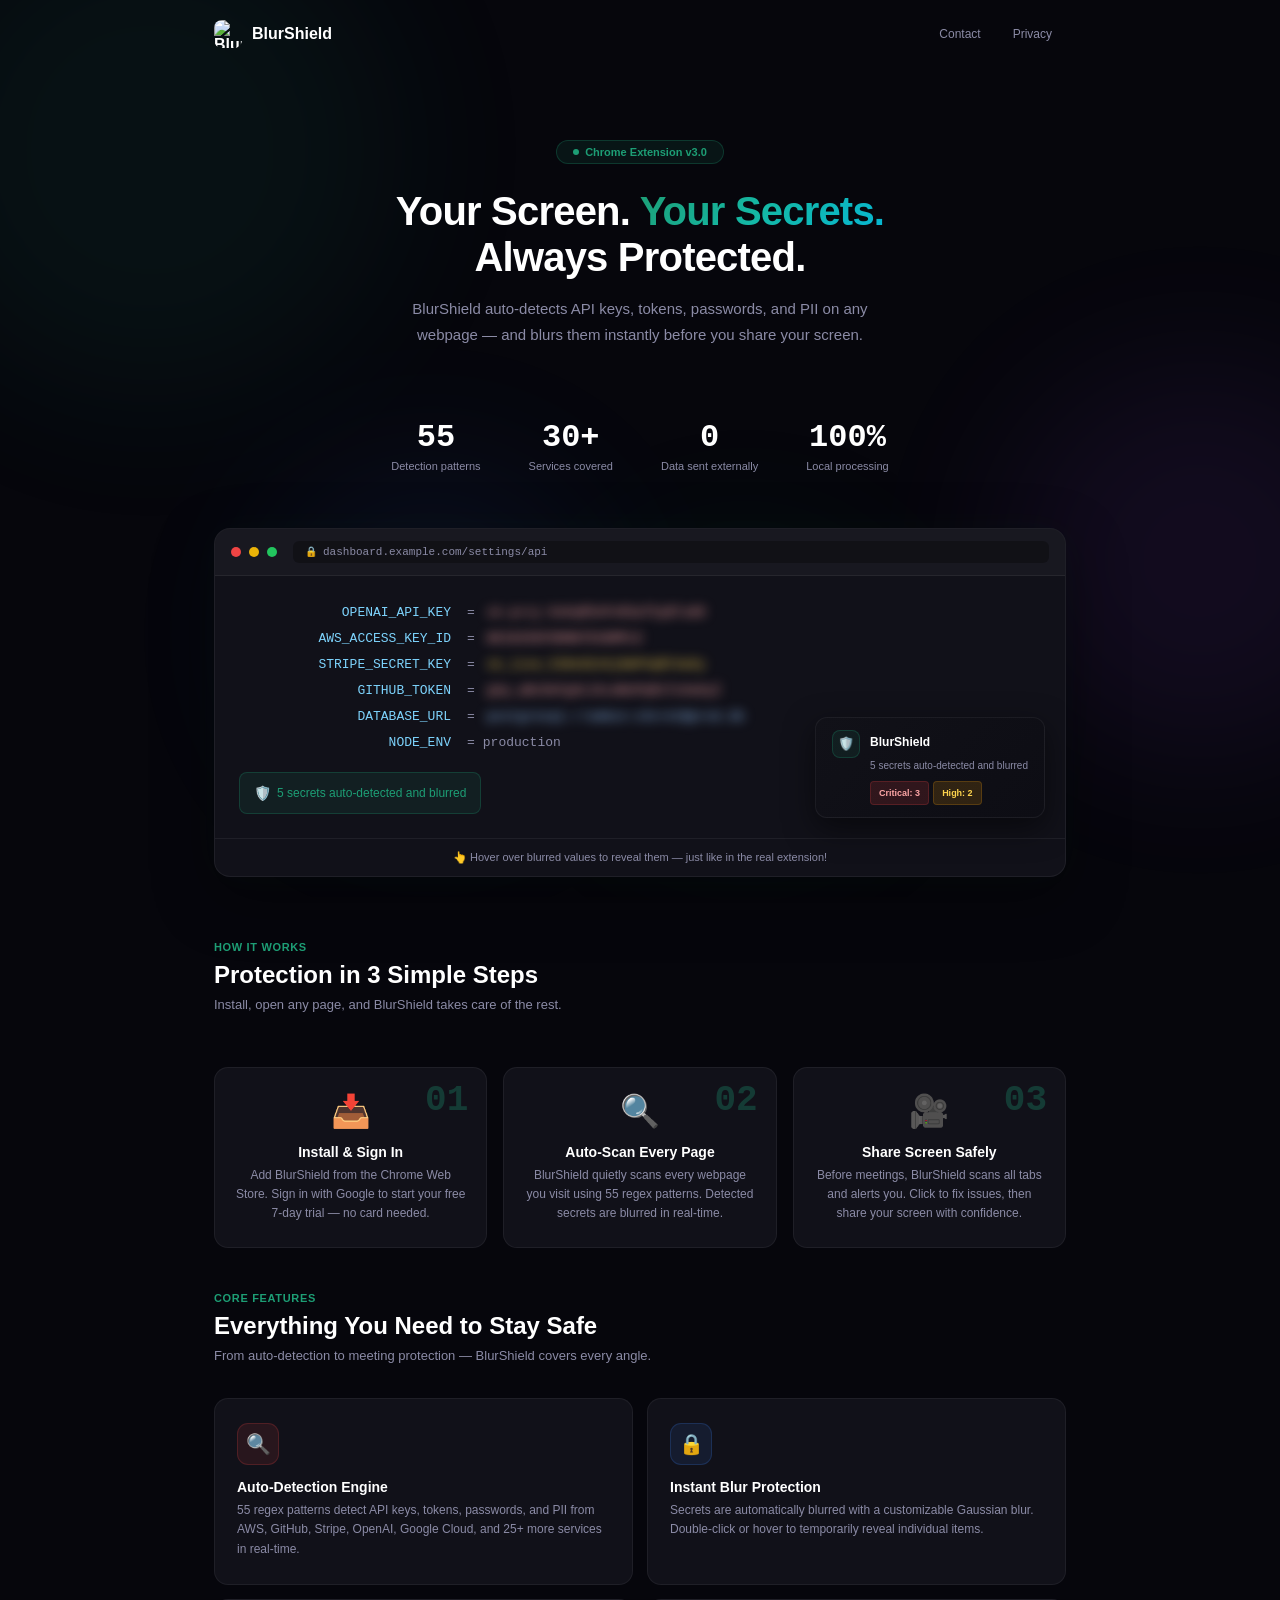
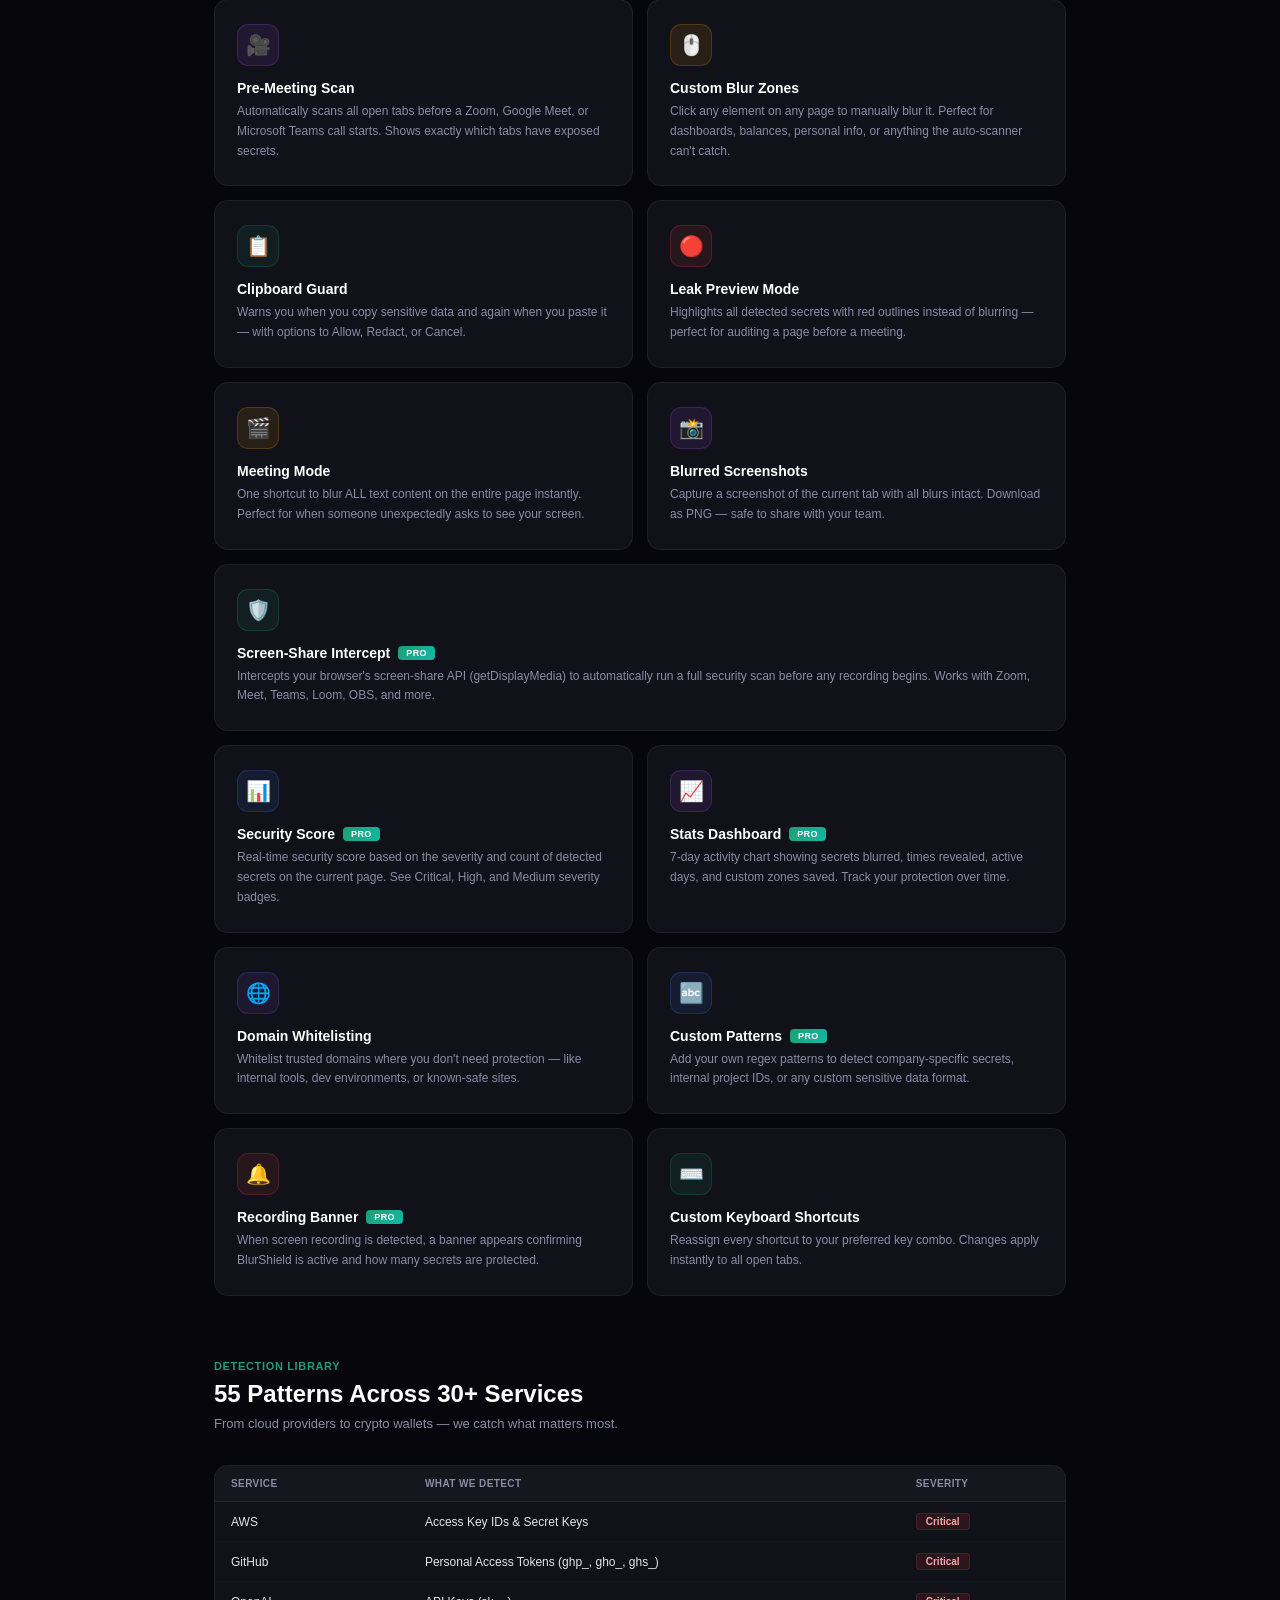
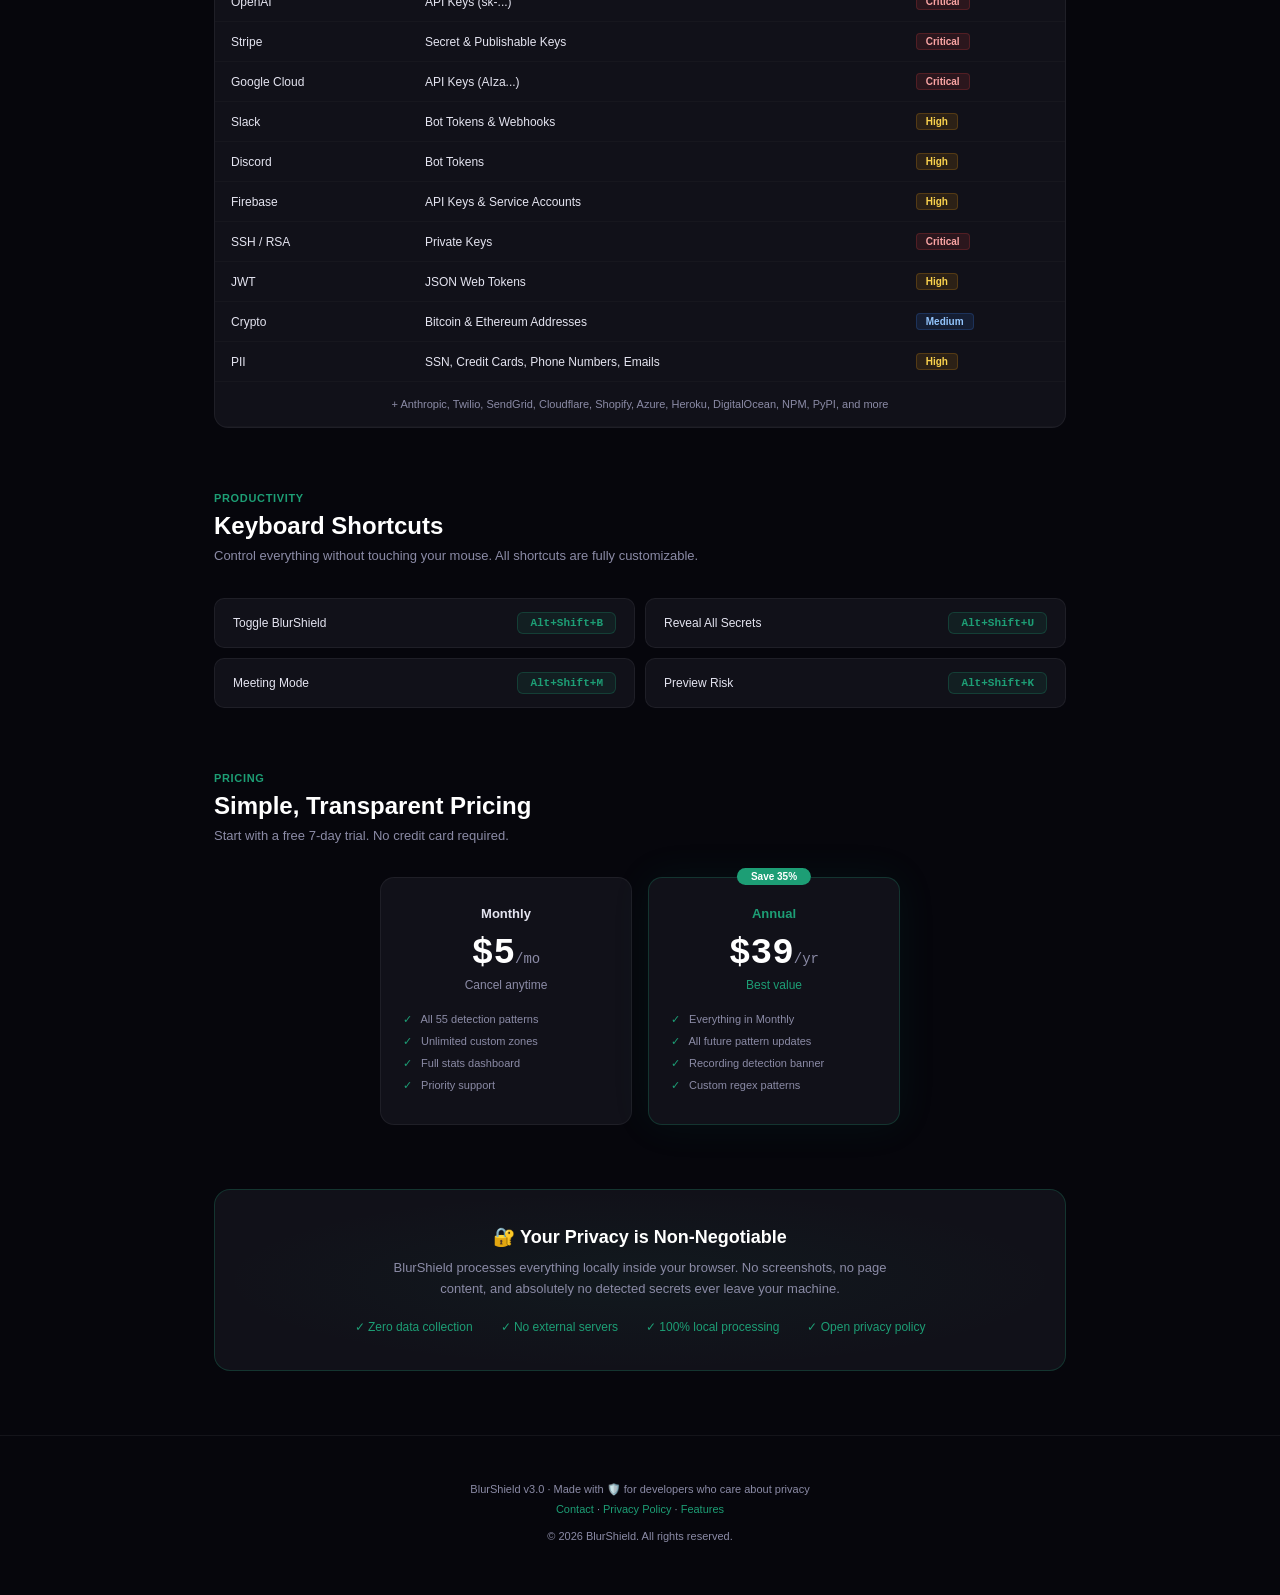
==== features.html @ ba2277ec "Add files via upload" ====
<!DOCTYPE html>
<html lang="en">
<head>
  <meta charset="UTF-8">
  <meta name="viewport" content="width=device-width, initial-scale=1.0">
  <meta http-equiv="Content-Security-Policy" content="default-src 'self'; style-src 'self' 'unsafe-inline' https://fonts.googleapis.com; font-src https://fonts.gstatic.com; img-src 'self';">
  <title>Features — BlurShield</title>
  <link rel="preconnect" href="https://fonts.googleapis.com">
  <link href="https://fonts.googleapis.com/css2?family=Inter:wght@400;500;600;700;800&family=JetBrains+Mono:wght@400;500&display=swap" rel="stylesheet">
  <style>
    *, *::before, *::after { box-sizing: border-box; margin: 0; padding: 0; }

    :root {
      --bg: #06060c;
      --bg2: #0d0d16;
      --card: #111119;
      --card-border: rgba(255,255,255,0.06);
      --text: #e4e4f0;
      --muted: #8b8ba6;
      --green: #1D9E75;
      --green-soft: rgba(29,158,117,0.10);
      --green-border: rgba(29,158,117,0.25);
      --green-glow: rgba(29,158,117,0.15);
      --red: #ef4444;
      --amber: #f59e0b;
      --blue: #3b82f6;
      --purple: #a855f7;
      --mono: 'JetBrains Mono', 'Cascadia Mono', 'Consolas', monospace;
    }

    body {
      font-family: 'Inter', -apple-system, 'Segoe UI', sans-serif;
      background: var(--bg);
      color: var(--text);
      min-height: 100vh;
      overflow-x: hidden;
      position: relative;
    }

    /* ── Floating Orbs Background ─────── */
    .bg-orbs {
      position: fixed;
      inset: 0;
      z-index: 0;
      pointer-events: none;
      overflow: hidden;
    }
    .bg-orb {
      position: absolute;
      border-radius: 50%;
      filter: blur(80px);
      opacity: 0.08;
      animation: orbFloat 20s ease-in-out infinite;
    }
    .bg-orb:nth-child(1) {
      width: 500px; height: 500px;
      background: var(--green);
      top: -100px; left: -100px;
      animation-duration: 25s;
    }
    .bg-orb:nth-child(2) {
      width: 400px; height: 400px;
      background: var(--purple);
      top: 40%; right: -120px;
      animation-duration: 22s;
      animation-delay: -5s;
    }
    .bg-orb:nth-child(3) {
      width: 350px; height: 350px;
      background: var(--blue);
      bottom: 10%; left: 20%;
      animation-duration: 28s;
      animation-delay: -10s;
    }
    .bg-orb:nth-child(4) {
      width: 300px; height: 300px;
      background: var(--green);
      top: 60%; right: 30%;
      animation-duration: 30s;
      animation-delay: -15s;
    }
    @keyframes orbFloat {
      0%, 100% { transform: translate(0, 0) scale(1); }
      25% { transform: translate(40px, -30px) scale(1.1); }
      50% { transform: translate(-20px, 50px) scale(0.9); }
      75% { transform: translate(30px, 20px) scale(1.05); }
    }

    /* ── Floating Particles ──────────── */
    .particles {
      position: fixed;
      inset: 0;
      z-index: 0;
      pointer-events: none;
    }
    .particle {
      position: absolute;
      width: 3px; height: 3px;
      background: var(--green);
      border-radius: 50%;
      opacity: 0;
      animation: particleRise linear infinite;
    }
    @keyframes particleRise {
      0%   { opacity: 0; transform: translateY(0) scale(0); }
      10%  { opacity: 0.6; }
      90%  { opacity: 0.2; }
      100% { opacity: 0; transform: translateY(-100vh) scale(1); }
    }

    /* ── Content Wrapper ─────────────── */
    .content { position: relative; z-index: 1; }

    /* ── Top Nav ──────────────────────── */
    .topnav {
      display: flex;
      align-items: center;
      justify-content: space-between;
      max-width: 900px;
      margin: 0 auto;
      padding: 20px 24px 0;
    }
    .topnav-brand {
      display: flex;
      align-items: center;
      gap: 10px;
      text-decoration: none;
      color: #fff;
      font-weight: 700;
      font-size: 16px;
    }
    .topnav-brand img { border-radius: 8px; }
    .topnav-links { display: flex; gap: 4px; }
    .topnav-links a {
      font-size: 12px;
      font-weight: 500;
      color: var(--muted);
      text-decoration: none;
      padding: 6px 14px;
      border-radius: 8px;
      transition: all 0.15s;
    }
    .topnav-links a:hover {
      color: var(--text);
      background: rgba(255,255,255,0.05);
    }

    /* ── Hero ─────────────────────────── */
    .hero {
      text-align: center;
      padding: 72px 24px 40px;
      max-width: 700px;
      margin: 0 auto;
    }
    .hero-badge {
      display: inline-flex;
      align-items: center;
      gap: 6px;
      font-size: 11px;
      font-weight: 600;
      color: var(--green);
      background: var(--green-soft);
      border: 1px solid var(--green-border);
      padding: 5px 16px;
      border-radius: 20px;
      margin-bottom: 24px;
      animation: badgePulse 3s ease-in-out infinite;
    }
    @keyframes badgePulse {
      0%, 100% { box-shadow: 0 0 0 0 rgba(29,158,117,0.2); }
      50% { box-shadow: 0 0 20px 4px rgba(29,158,117,0.12); }
    }
    .hero-badge .dot {
      width: 6px; height: 6px;
      border-radius: 50%;
      background: var(--green);
      animation: dotBlink 2s ease-in-out infinite;
    }
    @keyframes dotBlink {
      0%, 100% { opacity: 1; }
      50% { opacity: 0.3; }
    }
    .hero h1 {
      font-size: 40px;
      font-weight: 800;
      color: #fff;
      line-height: 1.15;
      margin-bottom: 16px;
      letter-spacing: -0.02em;
    }
    .hero h1 .gradient {
      background: linear-gradient(135deg, var(--green) 0%, #14b8a6 50%, #06b6d4 100%);
      -webkit-background-clip: text;
      -webkit-text-fill-color: transparent;
      background-clip: text;
    }
    .hero p {
      font-size: 15px;
      color: var(--muted);
      line-height: 1.7;
      max-width: 520px;
      margin: 0 auto;
    }

    /* ── Stats Bar ────────────────────── */
    .stats-bar {
      display: flex;
      justify-content: center;
      gap: 48px;
      padding: 32px 24px 56px;
    }
    .stat-item { text-align: center; }
    .stat-num {
      font-size: 32px;
      font-weight: 800;
      color: #fff;
      font-family: var(--mono);
    }
    .stat-label {
      font-size: 11px;
      color: var(--muted);
      margin-top: 4px;
    }

    /* ── Live Demo Section ────────────── */
    .demo-section {
      max-width: 900px;
      margin: 0 auto;
      padding: 0 24px 64px;
    }
    .demo-wrapper {
      background: var(--card);
      border: 1px solid var(--card-border);
      border-radius: 16px;
      overflow: hidden;
      box-shadow: 0 20px 60px rgba(0,0,0,0.4), 0 0 40px rgba(29,158,117,0.05);
    }
    .demo-titlebar {
      display: flex;
      align-items: center;
      gap: 8px;
      padding: 12px 16px;
      background: rgba(255,255,255,0.03);
      border-bottom: 1px solid var(--card-border);
    }
    .demo-dot {
      width: 10px; height: 10px;
      border-radius: 50%;
    }
    .demo-dot.r { background: #ef4444; }
    .demo-dot.y { background: #eab308; }
    .demo-dot.g { background: #22c55e; }
    .demo-url {
      flex: 1;
      margin-left: 8px;
      font-size: 11px;
      font-family: var(--mono);
      color: var(--muted);
      background: rgba(0,0,0,0.3);
      border-radius: 6px;
      padding: 5px 12px;
      display: flex;
      align-items: center;
      gap: 6px;
    }
    .demo-url .lock { color: var(--green); font-size: 10px; }
    .demo-body {
      padding: 24px;
      font-family: var(--mono);
      font-size: 13px;
      line-height: 2;
      position: relative;
    }
    .demo-line {
      display: flex;
      align-items: center;
      gap: 0;
      white-space: nowrap;
    }
    .demo-key {
      color: #7dd3fc;
      min-width: 220px;
      text-align: right;
      padding-right: 8px;
    }
    .demo-eq { color: var(--muted); padding: 0 8px; }
    .demo-val { color: #86efac; }
    .demo-val-safe { color: var(--muted); }
    .demo-blurred {
      display: inline-block;
      filter: blur(6px);
      user-select: none;
      transition: filter 0.4s ease;
      cursor: pointer;
      padding: 0 4px;
      border-radius: 4px;
      position: relative;
    }
    .demo-blurred:hover {
      filter: blur(0px);
    }
    .demo-blurred::after {
      content: '';
      position: absolute;
      inset: -2px;
      border-radius: 4px;
      border: 1.5px solid rgba(239,68,68,0.25);
      opacity: 0;
      transition: opacity 0.3s;
    }
    .demo-blurred:hover::after {
      opacity: 1;
    }
    .demo-badge {
      display: inline-flex;
      align-items: center;
      gap: 6px;
      margin-top: 16px;
      font-size: 12px;
      font-family: 'Inter', sans-serif;
      color: var(--green);
      background: var(--green-soft);
      border: 1px solid var(--green-border);
      border-radius: 8px;
      padding: 6px 14px;
    }
    .demo-badge .shield { font-size: 14px; }
    .demo-hint {
      text-align: center;
      font-size: 11px;
      color: var(--muted);
      padding: 12px;
      border-top: 1px solid var(--card-border);
      font-family: 'Inter', sans-serif;
      animation: hintPulse 2s ease-in-out infinite;
    }
    @keyframes hintPulse {
      0%, 100% { opacity: 0.6; }
      50% { opacity: 1; }
    }

    /* Demo toast notification */
    .demo-toast {
      position: absolute;
      bottom: 20px;
      right: 20px;
      background: linear-gradient(135deg, #111118, #0d0d14);
      border: 1px solid var(--card-border);
      border-radius: 12px;
      padding: 12px 16px;
      font-family: 'Inter', sans-serif;
      box-shadow: 0 10px 30px rgba(0,0,0,0.5);
      animation: toastIn 0.5s cubic-bezier(0.16,1,0.3,1) 1s both;
      display: flex;
      align-items: flex-start;
      gap: 10px;
      max-width: 260px;
    }
    @keyframes toastIn {
      from { opacity: 0; transform: translateY(10px) scale(0.95); }
      to { opacity: 1; transform: none; }
    }
    .demo-toast-icon {
      width: 28px; height: 28px;
      border-radius: 8px;
      background: var(--green-soft);
      border: 1px solid var(--green-border);
      display: flex;
      align-items: center;
      justify-content: center;
      font-size: 13px;
      flex-shrink: 0;
    }
    .demo-toast-title { font-size: 12px; font-weight: 600; color: #fff; }
    .demo-toast-sub { font-size: 10px; color: var(--muted); margin-top: 2px; }
    .demo-toast-pills { display: flex; gap: 4px; margin-top: 5px; }
    .demo-toast-pill {
      font-size: 9px;
      font-weight: 600;
      padding: 2px 8px;
      border-radius: 4px;
    }
    .pill-crit { background: rgba(239,68,68,0.15); color: #fca5a5; border: 1px solid rgba(239,68,68,0.2); }
    .pill-high { background: rgba(245,158,11,0.15); color: #fcd34d; border: 1px solid rgba(245,158,11,0.2); }

    /* ── Section ──────────────────────── */
    .section {
      max-width: 900px;
      margin: 0 auto;
      padding: 0 24px 64px;
    }
    .section-label {
      font-size: 11px;
      font-weight: 700;
      text-transform: uppercase;
      letter-spacing: 0.06em;
      color: var(--green);
      margin-bottom: 8px;
    }
    .section-title {
      font-size: 24px;
      font-weight: 700;
      color: #fff;
      margin-bottom: 6px;
    }
    .section-sub {
      font-size: 13px;
      color: var(--muted);
      margin-bottom: 32px;
      line-height: 1.5;
    }

    /* ── Feature Grid ─────────────────── */
    .feature-grid {
      display: grid;
      grid-template-columns: 1fr 1fr;
      gap: 14px;
    }
    .feature-card {
      background: var(--card);
      border: 1px solid var(--card-border);
      border-radius: 14px;
      padding: 24px 22px;
      transition: all 0.25s ease;
      position: relative;
      overflow: hidden;
    }
    .feature-card::before {
      content: '';
      position: absolute;
      top: 0; left: 0; right: 0;
      height: 1px;
      background: linear-gradient(90deg, transparent, var(--green-border), transparent);
      opacity: 0;
      transition: opacity 0.3s;
    }
    .feature-card:hover {
      border-color: var(--green-border);
      transform: translateY(-3px);
      box-shadow: 0 12px 32px rgba(0,0,0,0.35), 0 0 20px var(--green-glow);
    }
    .feature-card:hover::before { opacity: 1; }
    .feature-card.span-2 { grid-column: span 2; }
    .fc-icon {
      width: 42px; height: 42px;
      border-radius: 11px;
      display: flex;
      align-items: center;
      justify-content: center;
      font-size: 20px;
      margin-bottom: 14px;
    }
    .fc-title {
      font-size: 14px;
      font-weight: 600;
      color: #fff;
      margin-bottom: 6px;
      display: flex;
      align-items: center;
      gap: 8px;
    }
    .fc-pro {
      font-size: 9px;
      font-weight: 700;
      background: linear-gradient(135deg, var(--green), #14b8a6);
      color: #fff;
      padding: 2px 8px;
      border-radius: 4px;
      letter-spacing: 0.04em;
    }
    .fc-desc {
      font-size: 12px;
      color: var(--muted);
      line-height: 1.65;
    }

    /* ── Pattern Table ────────────────── */
    .pattern-wrap {
      background: var(--card);
      border: 1px solid var(--card-border);
      border-radius: 14px;
      overflow: hidden;
    }
    .pattern-table {
      width: 100%;
      border-collapse: collapse;
      font-size: 12px;
    }
    .pattern-table th {
      text-align: left;
      font-size: 10px;
      font-weight: 700;
      text-transform: uppercase;
      letter-spacing: 0.04em;
      color: var(--muted);
      padding: 12px 16px;
      border-bottom: 1px solid var(--card-border);
      background: rgba(255,255,255,0.02);
    }
    .pattern-table td {
      padding: 11px 16px;
      border-bottom: 1px solid rgba(255,255,255,0.025);
      color: var(--text);
    }
    .pattern-table tr { transition: background 0.15s; }
    .pattern-table tbody tr:hover td { background: rgba(29,158,117,0.04); }
    .sev-badge {
      display: inline-block;
      font-size: 10px;
      font-weight: 600;
      padding: 2px 9px;
      border-radius: 4px;
    }
    .sev-critical { background: rgba(239,68,68,0.12); color: #fca5a5; border: 1px solid rgba(239,68,68,0.2); }
    .sev-high { background: rgba(245,158,11,0.12); color: #fcd34d; border: 1px solid rgba(245,158,11,0.2); }
    .sev-medium { background: rgba(59,130,246,0.12); color: #93c5fd; border: 1px solid rgba(59,130,246,0.2); }

    /* ── How it Works ─────────────────── */
    .steps-grid {
      display: grid;
      grid-template-columns: repeat(3, 1fr);
      gap: 16px;
    }
    .step-card {
      background: var(--card);
      border: 1px solid var(--card-border);
      border-radius: 14px;
      padding: 24px 20px;
      text-align: center;
      position: relative;
      transition: all 0.25s ease;
    }
    .step-card:hover {
      transform: translateY(-3px);
      border-color: var(--green-border);
      box-shadow: 0 10px 30px rgba(0,0,0,0.3);
    }
    .step-num {
      font-size: 36px;
      font-weight: 800;
      font-family: var(--mono);
      color: var(--green);
      opacity: 0.3;
      position: absolute;
      top: 12px;
      right: 18px;
    }
    .step-icon { font-size: 32px; margin-bottom: 14px; }
    .step-title {
      font-size: 14px;
      font-weight: 600;
      color: #fff;
      margin-bottom: 6px;
    }
    .step-desc {
      font-size: 12px;
      color: var(--muted);
      line-height: 1.6;
    }

    /* ── Shortcuts ─────────────────────── */
    .shortcut-grid {
      display: grid;
      grid-template-columns: 1fr 1fr;
      gap: 10px;
    }
    .shortcut-row {
      display: flex;
      align-items: center;
      justify-content: space-between;
      background: var(--card);
      border: 1px solid var(--card-border);
      border-radius: 10px;
      padding: 13px 18px;
      transition: all 0.2s;
    }
    .shortcut-row:hover {
      border-color: var(--green-border);
      background: rgba(29,158,117,0.04);
    }
    .shortcut-label { font-size: 12px; color: var(--text); }
    .shortcut-keys {
      font-size: 11px;
      font-weight: 600;
      font-family: var(--mono);
      color: var(--green);
      background: var(--green-soft);
      border: 1px solid var(--green-border);
      padding: 4px 12px;
      border-radius: 6px;
    }

    /* ── Pricing ──────────────────────── */
    .pricing-grid {
      display: grid;
      grid-template-columns: 1fr 1fr;
      gap: 16px;
      max-width: 520px;
      margin: 0 auto;
    }
    .price-card {
      background: var(--card);
      border: 1px solid var(--card-border);
      border-radius: 14px;
      padding: 28px 22px;
      text-align: center;
      position: relative;
      transition: all 0.25s;
    }
    .price-card:hover { transform: translateY(-3px); }
    .price-card.featured {
      border-color: var(--green-border);
      box-shadow: 0 0 40px rgba(29,158,117,0.08);
    }
    .badge-best {
      position: absolute;
      top: -10px;
      left: 50%;
      transform: translateX(-50%);
      font-size: 10px;
      font-weight: 700;
      background: var(--green);
      color: #fff;
      padding: 3px 14px;
      border-radius: 10px;
      white-space: nowrap;
    }
    .price-name { font-size: 13px; font-weight: 600; color: var(--text); }
    .price-amount {
      font-size: 36px;
      font-weight: 800;
      color: #fff;
      margin: 12px 0 4px;
      font-family: var(--mono);
    }
    .price-amount span { font-size: 14px; color: var(--muted); font-weight: 400; }
    .price-sub { font-size: 12px; color: var(--muted); }
    .price-features {
      margin-top: 16px;
      text-align: left;
      font-size: 11px;
      color: var(--muted);
      line-height: 2;
    }
    .price-features span { color: var(--green); margin-right: 6px; }

    /* ── Privacy ──────────────────────── */
    .privacy-banner {
      background: var(--card);
      border: 1px solid var(--green-border);
      border-radius: 16px;
      padding: 36px 28px;
      text-align: center;
      position: relative;
      overflow: hidden;
    }
    .privacy-banner::before {
      content: '';
      position: absolute;
      inset: 0;
      background: radial-gradient(ellipse at center, rgba(29,158,117,0.06), transparent 70%);
      pointer-events: none;
    }
    .privacy-banner h3 {
      font-size: 18px;
      font-weight: 700;
      color: #fff;
      margin-bottom: 10px;
      position: relative;
    }
    .privacy-banner p {
      font-size: 13px;
      color: var(--muted);
      line-height: 1.6;
      max-width: 520px;
      margin: 0 auto 20px;
      position: relative;
    }
    .privacy-checks {
      display: flex;
      justify-content: center;
      gap: 28px;
      flex-wrap: wrap;
      position: relative;
    }
    .privacy-check {
      font-size: 12px;
      color: var(--green);
      font-weight: 500;
    }

    /* ── Footer ───────────────────────── */
    .page-footer {
      text-align: center;
      padding: 44px 24px;
      border-top: 1px solid var(--card-border);
      margin-top: 20px;
    }
    .page-footer p {
      font-size: 11px;
      color: var(--muted);
      line-height: 1.8;
    }
    .page-footer a {
      color: var(--green);
      text-decoration: none;
    }
    .page-footer a:hover { text-decoration: underline; }

    /* ── Scroll Animations ────────────── */
    .reveal {
      opacity: 1;
      transform: translateY(20px);
      transition: opacity 0.7s cubic-bezier(0.16,1,0.3,1), transform 0.7s cubic-bezier(0.16,1,0.3,1);
    }
    .reveal.hidden {
      opacity: 0;
      transform: translateY(30px);
    }
    .reveal.visible {
      opacity: 1;
      transform: none;
    }
    .reveal-delay-1 { transition-delay: 0.1s; }
    .reveal-delay-2 { transition-delay: 0.2s; }
    .reveal-delay-3 { transition-delay: 0.3s; }

    /* ── Responsive ───────────────────── */
    @media (max-width: 640px) {
      .feature-grid, .shortcut-grid, .pricing-grid { grid-template-columns: 1fr; }
      .feature-card.span-2 { grid-column: span 1; }
      .steps-grid { grid-template-columns: 1fr; }
      .hero h1 { font-size: 28px; }
      .stats-bar { gap: 24px; flex-wrap: wrap; }
      .stat-num { font-size: 24px; }
      .demo-body { font-size: 11px; padding: 16px; }
      .demo-key { min-width: 150px; }
      .demo-toast { display: none; }
    }
  </style>
</head>
<body>

  <!-- Floating Orbs -->
  <div class="bg-orbs">
    <div class="bg-orb"></div>
    <div class="bg-orb"></div>
    <div class="bg-orb"></div>
    <div class="bg-orb"></div>
  </div>

  <!-- Floating Particles -->
  <div class="particles" id="particles"></div>

  <div class="content">

    <!-- Top Nav -->
    <nav class="topnav">
      <a href="options.html" class="topnav-brand">
        <img src="icons/icon32.png" width="28" height="28" alt="BlurShield">
        BlurShield
      </a>
      <div class="topnav-links">
        <a href="contact.html">Contact</a>
        <a href="privacy.html" target="_blank">Privacy</a>
      </div>
    </nav>

    <!-- Hero -->
    <section class="hero reveal">
      <div class="hero-badge"><span class="dot"></span> Chrome Extension v3.0</div>
      <h1>Your Screen. <span class="gradient">Your Secrets.</span><br>Always Protected.</h1>
      <p>BlurShield auto-detects API keys, tokens, passwords, and PII on any webpage — and blurs them instantly before you share your screen.</p>
    </section>

    <!-- Stats -->
    <div class="stats-bar reveal">
      <div class="stat-item">
        <div class="stat-num">55</div>
        <div class="stat-label">Detection patterns</div>
      </div>
      <div class="stat-item">
        <div class="stat-num">30+</div>
        <div class="stat-label">Services covered</div>
      </div>
      <div class="stat-item">
        <div class="stat-num">0</div>
        <div class="stat-label">Data sent externally</div>
      </div>
      <div class="stat-item">
        <div class="stat-num">100%</div>
        <div class="stat-label">Local processing</div>
      </div>
    </div>

    <!-- Live Demo -->
    <section class="demo-section reveal">
      <div class="demo-wrapper">
        <div class="demo-titlebar">
          <div class="demo-dot r"></div>
          <div class="demo-dot y"></div>
          <div class="demo-dot g"></div>
          <div class="demo-url"><span class="lock">🔒</span> dashboard.example.com/settings/api</div>
        </div>
        <div class="demo-body">
          <div class="demo-line">
            <span class="demo-key">OPENAI_API_KEY</span>
            <span class="demo-eq">=</span>
            <span class="demo-blurred" style="color:#fca5a5">sk-proj-8xKqM3nPvR2wT5yB7uA9</span>
          </div>
          <div class="demo-line">
            <span class="demo-key">AWS_ACCESS_KEY_ID</span>
            <span class="demo-eq">=</span>
            <span class="demo-blurred" style="color:#fca5a5">AKIAIOSFODNN7EXAMPLE</span>
          </div>
          <div class="demo-line">
            <span class="demo-key">STRIPE_SECRET_KEY</span>
            <span class="demo-eq">=</span>
            <span class="demo-blurred" style="color:#fcd34d">sk_live_51NxG2cKj8mP4qRtVwXy</span>
          </div>
          <div class="demo-line">
            <span class="demo-key">GITHUB_TOKEN</span>
            <span class="demo-eq">=</span>
            <span class="demo-blurred" style="color:#fca5a5">ghp_aBcDeFgHiJkLmNoPqRsTuVwXyZ</span>
          </div>
          <div class="demo-line">
            <span class="demo-key">DATABASE_URL</span>
            <span class="demo-eq">=</span>
            <span class="demo-blurred" style="color:#93c5fd">postgresql://admin:s3cret@prod.db</span>
          </div>
          <div class="demo-line">
            <span class="demo-key">NODE_ENV</span>
            <span class="demo-eq">=</span>
            <span class="demo-val-safe">production</span>
          </div>

          <div class="demo-badge"><span class="shield">🛡️</span> 5 secrets auto-detected and blurred</div>

          <!-- Floating toast -->
          <div class="demo-toast">
            <div class="demo-toast-icon">🛡️</div>
            <div>
              <div class="demo-toast-title">BlurShield</div>
              <div class="demo-toast-sub">5 secrets auto-detected and blurred</div>
              <div class="demo-toast-pills">
                <span class="demo-toast-pill pill-crit">Critical: 3</span>
                <span class="demo-toast-pill pill-high">High: 2</span>
              </div>
            </div>
          </div>
        </div>
        <div class="demo-hint">👆 Hover over blurred values to reveal them — just like in the real extension!</div>
      </div>
    </section>

    <!-- How it Works -->
    <section class="section reveal">
      <div class="section-label">How It Works</div>
      <div class="section-title">Protection in 3 Simple Steps</div>
      <div class="section-sub">Install, open any page, and BlurShield takes care of the rest.</div>

      <div class="steps-grid">
        <div class="step-card reveal reveal-delay-1">
          <div class="step-num">01</div>
          <div class="step-icon">📥</div>
          <div class="step-title">Install & Sign In</div>
          <div class="step-desc">Add BlurShield from the Chrome Web Store. Sign in with Google to start your free 7-day trial — no card needed.</div>
        </div>
        <div class="step-card reveal reveal-delay-2">
          <div class="step-num">02</div>
          <div class="step-icon">🔍</div>
          <div class="step-title">Auto-Scan Every Page</div>
          <div class="step-desc">BlurShield quietly scans every webpage you visit using 55 regex patterns. Detected secrets are blurred in real-time.</div>
        </div>
        <div class="step-card reveal reveal-delay-3">
          <div class="step-num">03</div>
          <div class="step-icon">🎥</div>
          <div class="step-title">Share Screen Safely</div>
          <div class="step-desc">Before meetings, BlurShield scans all tabs and alerts you. Click to fix issues, then share your screen with confidence.</div>
        </div>
      </div>
    </section>

    <!-- Core Features -->
    <section class="section reveal">
      <div class="section-label">Core Features</div>
      <div class="section-title">Everything You Need to Stay Safe</div>
      <div class="section-sub">From auto-detection to meeting protection — BlurShield covers every angle.</div>

      <div class="feature-grid">
        <div class="feature-card">
          <div class="fc-icon" style="background:rgba(239,68,68,0.1);border:1px solid rgba(239,68,68,0.2)">🔍</div>
          <div class="fc-title">Auto-Detection Engine</div>
          <div class="fc-desc">55 regex patterns detect API keys, tokens, passwords, and PII from AWS, GitHub, Stripe, OpenAI, Google Cloud, and 25+ more services in real-time.</div>
        </div>
        <div class="feature-card">
          <div class="fc-icon" style="background:rgba(59,130,246,0.1);border:1px solid rgba(59,130,246,0.2)">🔒</div>
          <div class="fc-title">Instant Blur Protection</div>
          <div class="fc-desc">Secrets are automatically blurred with a customizable Gaussian blur. Double-click or hover to temporarily reveal individual items.</div>
        </div>
        <div class="feature-card">
          <div class="fc-icon" style="background:rgba(168,85,247,0.1);border:1px solid rgba(168,85,247,0.2)">🎥</div>
          <div class="fc-title">Pre-Meeting Scan</div>
          <div class="fc-desc">Automatically scans all open tabs before a Zoom, Google Meet, or Microsoft Teams call starts. Shows exactly which tabs have exposed secrets.</div>
        </div>
        <div class="feature-card">
          <div class="fc-icon" style="background:rgba(245,158,11,0.1);border:1px solid rgba(245,158,11,0.2)">🖱️</div>
          <div class="fc-title">Custom Blur Zones</div>
          <div class="fc-desc">Click any element on any page to manually blur it. Perfect for dashboards, balances, personal info, or anything the auto-scanner can't catch.</div>
        </div>
        <div class="feature-card">
          <div class="fc-icon" style="background:rgba(29,158,117,0.1);border:1px solid rgba(29,158,117,0.2)">📋</div>
          <div class="fc-title">Clipboard Guard</div>
          <div class="fc-desc">Warns you when you copy sensitive data and again when you paste it — with options to Allow, Redact, or Cancel.</div>
        </div>
        <div class="feature-card">
          <div class="fc-icon" style="background:rgba(239,68,68,0.1);border:1px solid rgba(239,68,68,0.2)">🔴</div>
          <div class="fc-title">Leak Preview Mode</div>
          <div class="fc-desc">Highlights all detected secrets with red outlines instead of blurring — perfect for auditing a page before a meeting.</div>
        </div>
        <div class="feature-card">
          <div class="fc-icon" style="background:rgba(245,158,11,0.1);border:1px solid rgba(245,158,11,0.2)">🎬</div>
          <div class="fc-title">Meeting Mode</div>
          <div class="fc-desc">One shortcut to blur ALL text content on the entire page instantly. Perfect for when someone unexpectedly asks to see your screen.</div>
        </div>
        <div class="feature-card">
          <div class="fc-icon" style="background:rgba(168,85,247,0.1);border:1px solid rgba(168,85,247,0.2)">📸</div>
          <div class="fc-title">Blurred Screenshots</div>
          <div class="fc-desc">Capture a screenshot of the current tab with all blurs intact. Download as PNG — safe to share with your team.</div>
        </div>
        <div class="feature-card span-2">
          <div class="fc-icon" style="background:var(--green-soft);border:1px solid var(--green-border)">🛡️</div>
          <div class="fc-title">Screen-Share Intercept <span class="fc-pro">PRO</span></div>
          <div class="fc-desc">Intercepts your browser's screen-share API (getDisplayMedia) to automatically run a full security scan before any recording begins. Works with Zoom, Meet, Teams, Loom, OBS, and more.</div>
        </div>
        <div class="feature-card">
          <div class="fc-icon" style="background:rgba(59,130,246,0.1);border:1px solid rgba(59,130,246,0.2)">📊</div>
          <div class="fc-title">Security Score <span class="fc-pro">PRO</span></div>
          <div class="fc-desc">Real-time security score based on the severity and count of detected secrets on the current page. See Critical, High, and Medium severity badges.</div>
        </div>
        <div class="feature-card">
          <div class="fc-icon" style="background:rgba(168,85,247,0.1);border:1px solid rgba(168,85,247,0.2)">📈</div>
          <div class="fc-title">Stats Dashboard <span class="fc-pro">PRO</span></div>
          <div class="fc-desc">7-day activity chart showing secrets blurred, times revealed, active days, and custom zones saved. Track your protection over time.</div>
        </div>
        <div class="feature-card">
          <div class="fc-icon" style="background:rgba(139,92,246,0.1);border:1px solid rgba(139,92,246,0.2)">🌐</div>
          <div class="fc-title">Domain Whitelisting</div>
          <div class="fc-desc">Whitelist trusted domains where you don't need protection — like internal tools, dev environments, or known-safe sites.</div>
        </div>
        <div class="feature-card">
          <div class="fc-icon" style="background:rgba(59,130,246,0.1);border:1px solid rgba(59,130,246,0.2)">🔤</div>
          <div class="fc-title">Custom Patterns <span class="fc-pro">PRO</span></div>
          <div class="fc-desc">Add your own regex patterns to detect company-specific secrets, internal project IDs, or any custom sensitive data format.</div>
        </div>
        <div class="feature-card">
          <div class="fc-icon" style="background:rgba(239,68,68,0.1);border:1px solid rgba(239,68,68,0.2)">🔔</div>
          <div class="fc-title">Recording Banner <span class="fc-pro">PRO</span></div>
          <div class="fc-desc">When screen recording is detected, a banner appears confirming BlurShield is active and how many secrets are protected.</div>
        </div>
        <div class="feature-card">
          <div class="fc-icon" style="background:rgba(29,158,117,0.1);border:1px solid rgba(29,158,117,0.2)">⌨️</div>
          <div class="fc-title">Custom Keyboard Shortcuts</div>
          <div class="fc-desc">Reassign every shortcut to your preferred key combo. Changes apply instantly to all open tabs.</div>
        </div>
      </div>
    </section>

    <!-- Detection Library -->
    <section class="section reveal">
      <div class="section-label">Detection Library</div>
      <div class="section-title">55 Patterns Across 30+ Services</div>
      <div class="section-sub">From cloud providers to crypto wallets — we catch what matters most.</div>

      <div class="pattern-wrap">
        <table class="pattern-table">
          <thead><tr><th>Service</th><th>What We Detect</th><th>Severity</th></tr></thead>
          <tbody>
            <tr><td>AWS</td><td>Access Key IDs & Secret Keys</td><td><span class="sev-badge sev-critical">Critical</span></td></tr>
            <tr><td>GitHub</td><td>Personal Access Tokens (ghp_, gho_, ghs_)</td><td><span class="sev-badge sev-critical">Critical</span></td></tr>
            <tr><td>OpenAI</td><td>API Keys (sk-...)</td><td><span class="sev-badge sev-critical">Critical</span></td></tr>
            <tr><td>Stripe</td><td>Secret & Publishable Keys</td><td><span class="sev-badge sev-critical">Critical</span></td></tr>
            <tr><td>Google Cloud</td><td>API Keys (AIza...)</td><td><span class="sev-badge sev-critical">Critical</span></td></tr>
            <tr><td>Slack</td><td>Bot Tokens & Webhooks</td><td><span class="sev-badge sev-high">High</span></td></tr>
            <tr><td>Discord</td><td>Bot Tokens</td><td><span class="sev-badge sev-high">High</span></td></tr>
            <tr><td>Firebase</td><td>API Keys & Service Accounts</td><td><span class="sev-badge sev-high">High</span></td></tr>
            <tr><td>SSH / RSA</td><td>Private Keys</td><td><span class="sev-badge sev-critical">Critical</span></td></tr>
            <tr><td>JWT</td><td>JSON Web Tokens</td><td><span class="sev-badge sev-high">High</span></td></tr>
            <tr><td>Crypto</td><td>Bitcoin & Ethereum Addresses</td><td><span class="sev-badge sev-medium">Medium</span></td></tr>
            <tr><td>PII</td><td>SSN, Credit Cards, Phone Numbers, Emails</td><td><span class="sev-badge sev-high">High</span></td></tr>
            <tr><td colspan="3" style="text-align:center;color:var(--muted);font-size:11px;padding:16px">+ Anthropic, Twilio, SendGrid, Cloudflare, Shopify, Azure, Heroku, DigitalOcean, NPM, PyPI, and more</td></tr>
          </tbody>
        </table>
      </div>
    </section>

    <!-- Keyboard Shortcuts -->
    <section class="section reveal">
      <div class="section-label">Productivity</div>
      <div class="section-title">Keyboard Shortcuts</div>
      <div class="section-sub">Control everything without touching your mouse. All shortcuts are fully customizable.</div>

      <div class="shortcut-grid">
        <div class="shortcut-row"><span class="shortcut-label">Toggle BlurShield</span><span class="shortcut-keys">Alt+Shift+B</span></div>
        <div class="shortcut-row"><span class="shortcut-label">Reveal All Secrets</span><span class="shortcut-keys">Alt+Shift+U</span></div>
        <div class="shortcut-row"><span class="shortcut-label">Meeting Mode</span><span class="shortcut-keys">Alt+Shift+M</span></div>
        <div class="shortcut-row"><span class="shortcut-label">Preview Risk</span><span class="shortcut-keys">Alt+Shift+K</span></div>
      </div>
    </section>

    <!-- Pricing -->
    <section class="section reveal">
      <div class="section-label">Pricing</div>
      <div class="section-title">Simple, Transparent Pricing</div>
      <div class="section-sub">Start with a free 7-day trial. No credit card required.</div>

      <div class="pricing-grid">
        <div class="price-card">
          <div class="price-name">Monthly</div>
          <div class="price-amount">$5<span>/mo</span></div>
          <div class="price-sub">Cancel anytime</div>
          <div class="price-features">
            <span>✓</span> All 55 detection patterns<br>
            <span>✓</span> Unlimited custom zones<br>
            <span>✓</span> Full stats dashboard<br>
            <span>✓</span> Priority support
          </div>
        </div>
        <div class="price-card featured">
          <div class="badge-best">Save 35%</div>
          <div class="price-name" style="color:var(--green)">Annual</div>
          <div class="price-amount">$39<span>/yr</span></div>
          <div class="price-sub" style="color:var(--green)">Best value</div>
          <div class="price-features">
            <span>✓</span> Everything in Monthly<br>
            <span>✓</span> All future pattern updates<br>
            <span>✓</span> Recording detection banner<br>
            <span>✓</span> Custom regex patterns
          </div>
        </div>
      </div>
    </section>

    <!-- Privacy -->
    <section class="section reveal">
      <div class="privacy-banner">
        <h3>🔐 Your Privacy is Non-Negotiable</h3>
        <p>BlurShield processes everything locally inside your browser. No screenshots, no page content, and absolutely no detected secrets ever leave your machine.</p>
        <div class="privacy-checks">
          <span class="privacy-check">✓ Zero data collection</span>
          <span class="privacy-check">✓ No external servers</span>
          <span class="privacy-check">✓ 100% local processing</span>
          <span class="privacy-check">✓ Open privacy policy</span>
        </div>
      </div>
    </section>

    <!-- Footer -->
    <footer class="page-footer">
      <p>
        BlurShield v3.0 · Made with 🛡️ for developers who care about privacy<br>
        <a href="contact.html">Contact</a> · <a href="privacy.html" target="_blank">Privacy Policy</a> · <a href="features.html">Features</a>
      </p>
      <p style="margin-top:8px">© 2026 BlurShield. All rights reserved.</p>
    </footer>

  </div>

  <script>
    // ── Generate floating particles ──
    (function() {
      const container = document.getElementById('particles');
      if (!container) return;
      for (let i = 0; i < 30; i++) {
        const p = document.createElement('div');
        p.className = 'particle';
        p.style.left = Math.random() * 100 + '%';
        p.style.animationDuration = (8 + Math.random() * 16) + 's';
        p.style.animationDelay = (Math.random() * 20) + 's';
        p.style.width = p.style.height = (2 + Math.random() * 3) + 'px';
        container.appendChild(p);
      }
    })();

    // ── Scroll reveal animation ──
    (function() {
      const els = document.querySelectorAll('.reveal');
      // First hide elements, then reveal on scroll
      els.forEach(el => el.classList.add('hidden'));
      // Small delay to ensure hidden class is applied before observing
      requestAnimationFrame(() => {
        const obs = new IntersectionObserver((entries) => {
          entries.forEach(e => {
            if (e.isIntersecting) {
              e.target.classList.remove('hidden');
              e.target.classList.add('visible');
            }
          });
        }, { threshold: 0.08, rootMargin: '0px 0px -20px 0px' });
        els.forEach(el => obs.observe(el));
      });
    })();
  </script>

</body>
</html>
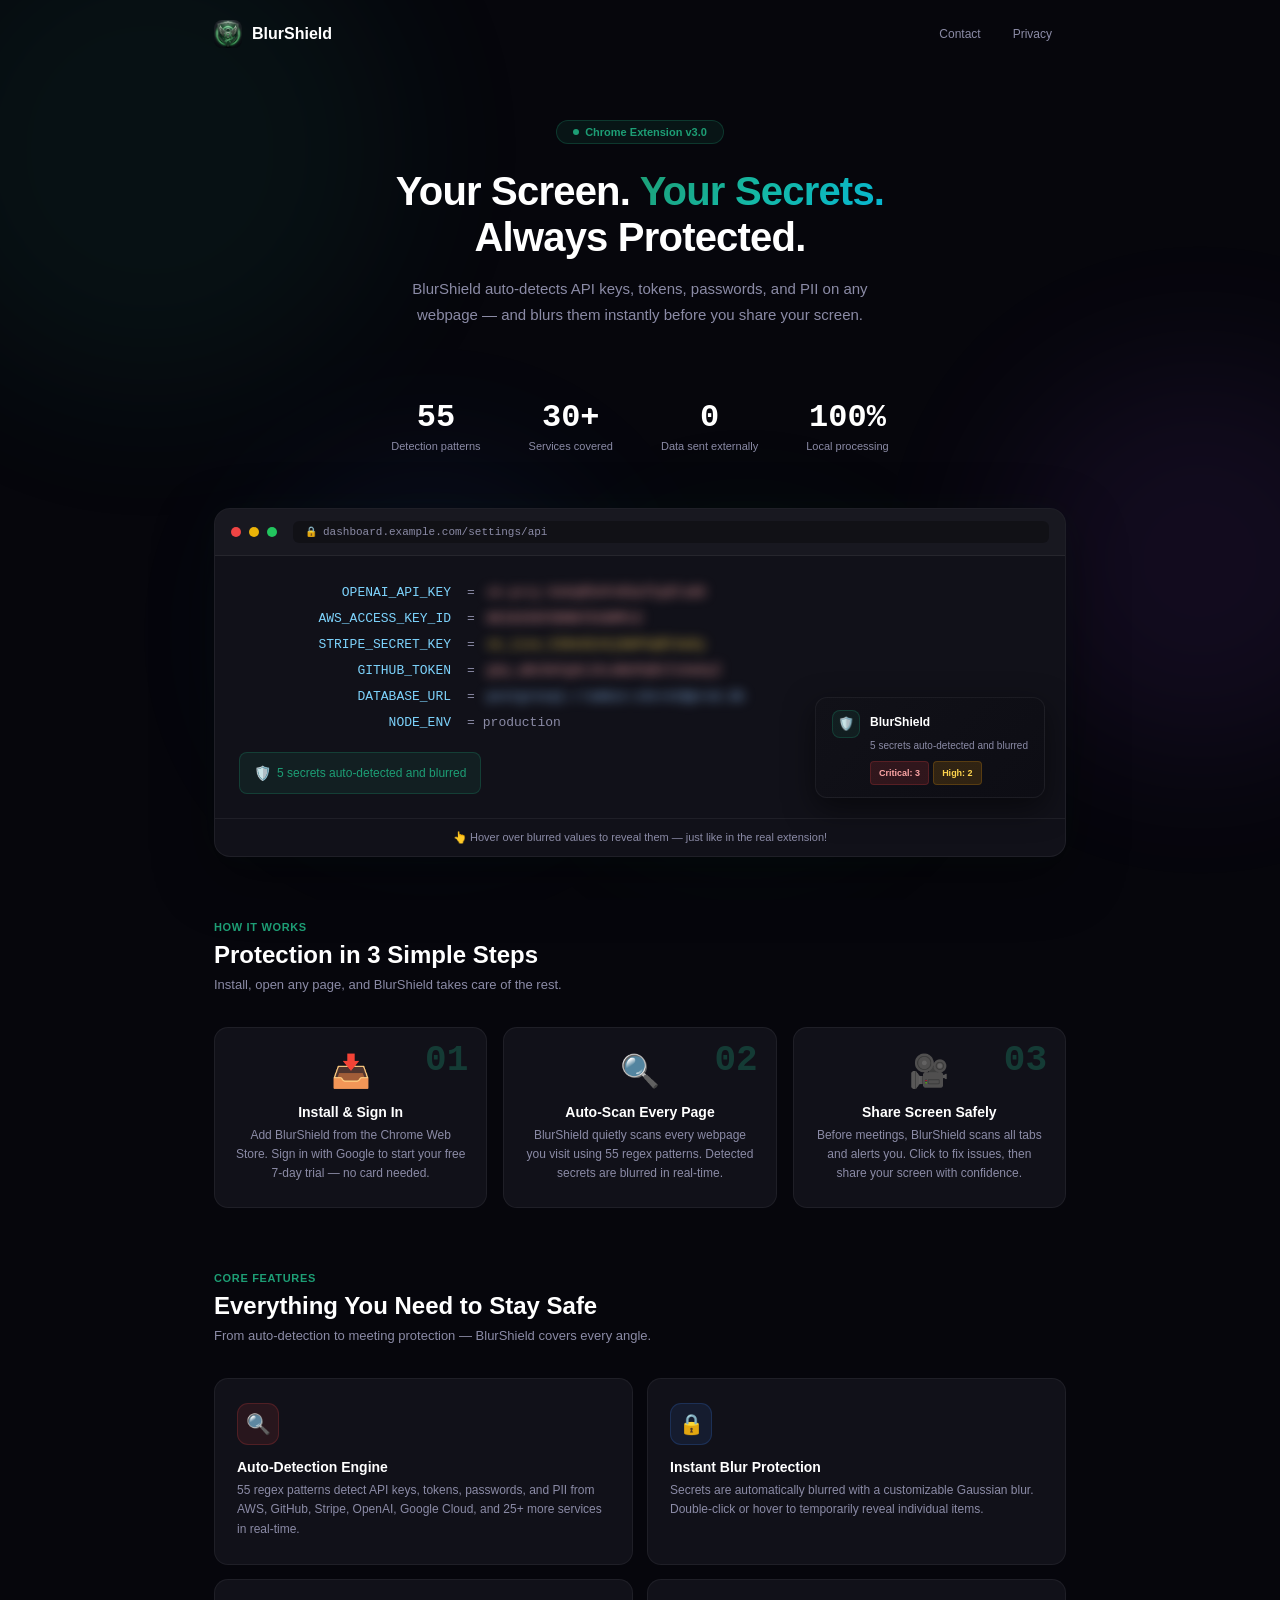
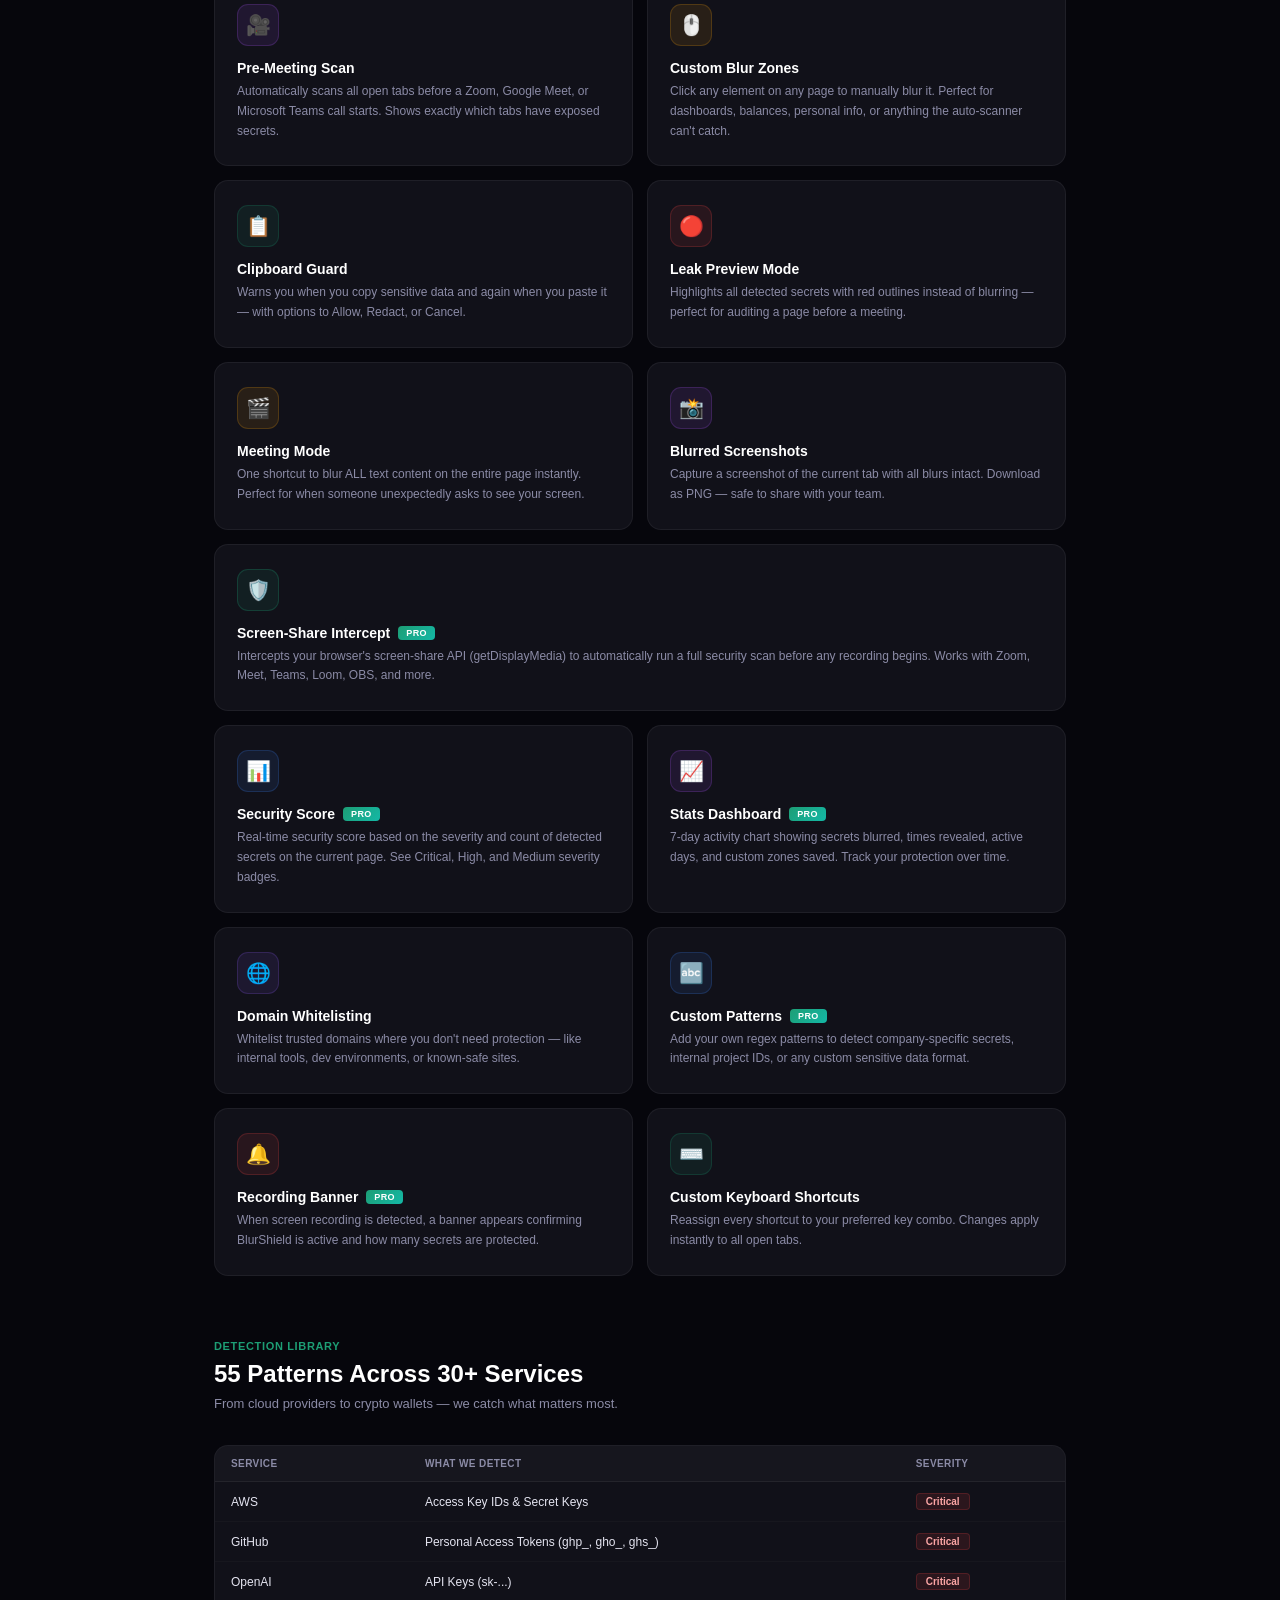
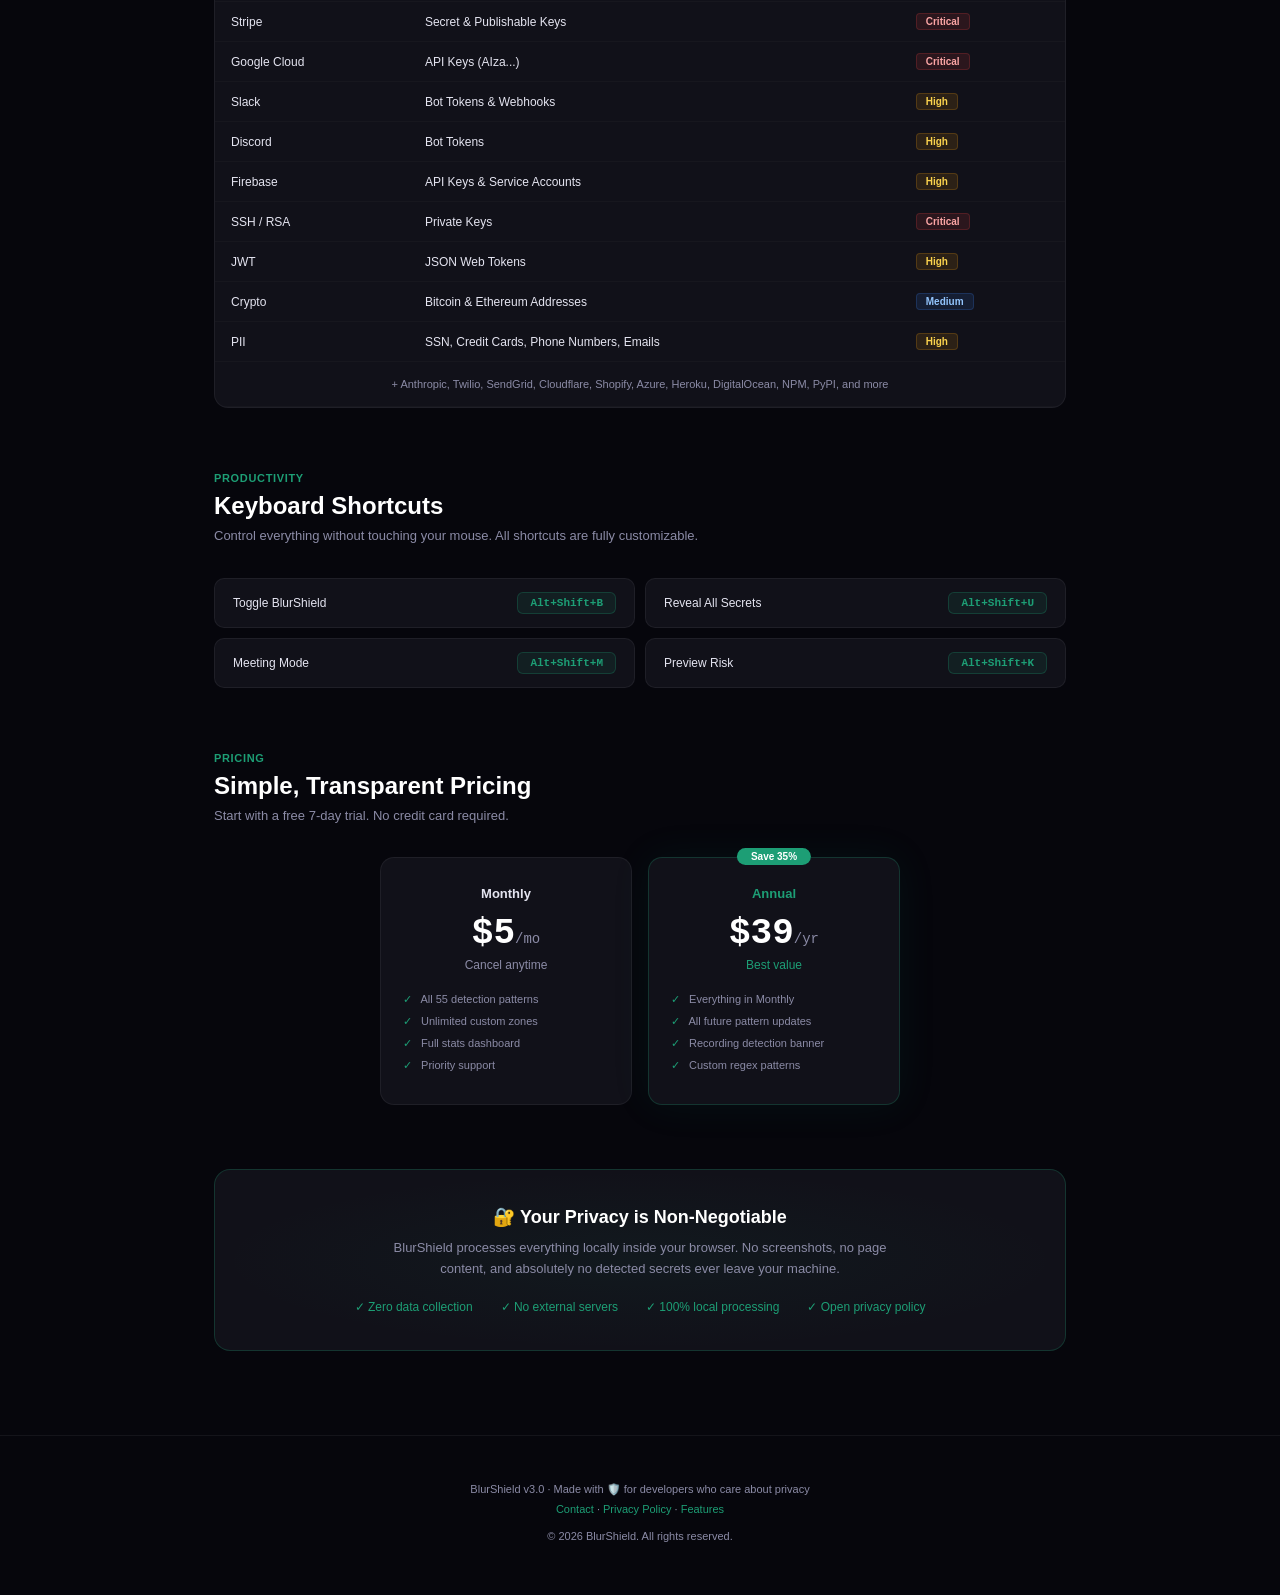
==== commit 4f2f78f9: "Update privacy, features, and contact pages with new premium designs and icons" ====
--- a/features.html
+++ b/features.html
@@ -708,22 +708,27 @@
     .page-footer a:hover { text-decoration: underline; }
 
     /* ── Scroll Animations ────────────── */
+    .content { perspective: 1400px; }
     .reveal {
       opacity: 1;
-      transform: translateY(20px);
-      transition: opacity 0.7s cubic-bezier(0.16,1,0.3,1), transform 0.7s cubic-bezier(0.16,1,0.3,1);
+      transform: none;
     }
     .reveal.hidden {
       opacity: 0;
-      transform: translateY(30px);
+      transform: translateY(40px) scale(0.95) rotateX(-8deg);
+      transition: none;
     }
     .reveal.visible {
-      opacity: 1;
-      transform: none;
-    }
-    .reveal-delay-1 { transition-delay: 0.1s; }
-    .reveal-delay-2 { transition-delay: 0.2s; }
-    .reveal-delay-3 { transition-delay: 0.3s; }
+      animation: popupRotation 0.9s cubic-bezier(0.25, 1.2, 0.4, 1.0) forwards;
+    }
+    @keyframes popupRotation {
+      0% { opacity: 0; transform: translateY(40px) scale(0.92) rotateX(-12deg); }
+      70% { opacity: 1; transform: translateY(-4px) scale(1.02) rotateX(3deg); }
+      100% { opacity: 1; transform: translateY(0) scale(1) rotateX(0deg); }
+    }
+    .reveal-delay-1 { animation-delay: 0.1s; }
+    .reveal-delay-2 { animation-delay: 0.2s; }
+    .reveal-delay-3 { animation-delay: 0.3s; }
 
     /* ── Responsive ───────────────────── */
     @media (max-width: 640px) {
@@ -757,7 +762,7 @@
     <!-- Top Nav -->
     <nav class="topnav">
       <a href="options.html" class="topnav-brand">
-        <img src="icons/icon32.png" width="28" height="28" alt="BlurShield">
+        <img src="icons/icon128.png" width="28" height="28" alt="BlurShield">
         BlurShield
       </a>
       <div class="topnav-links">
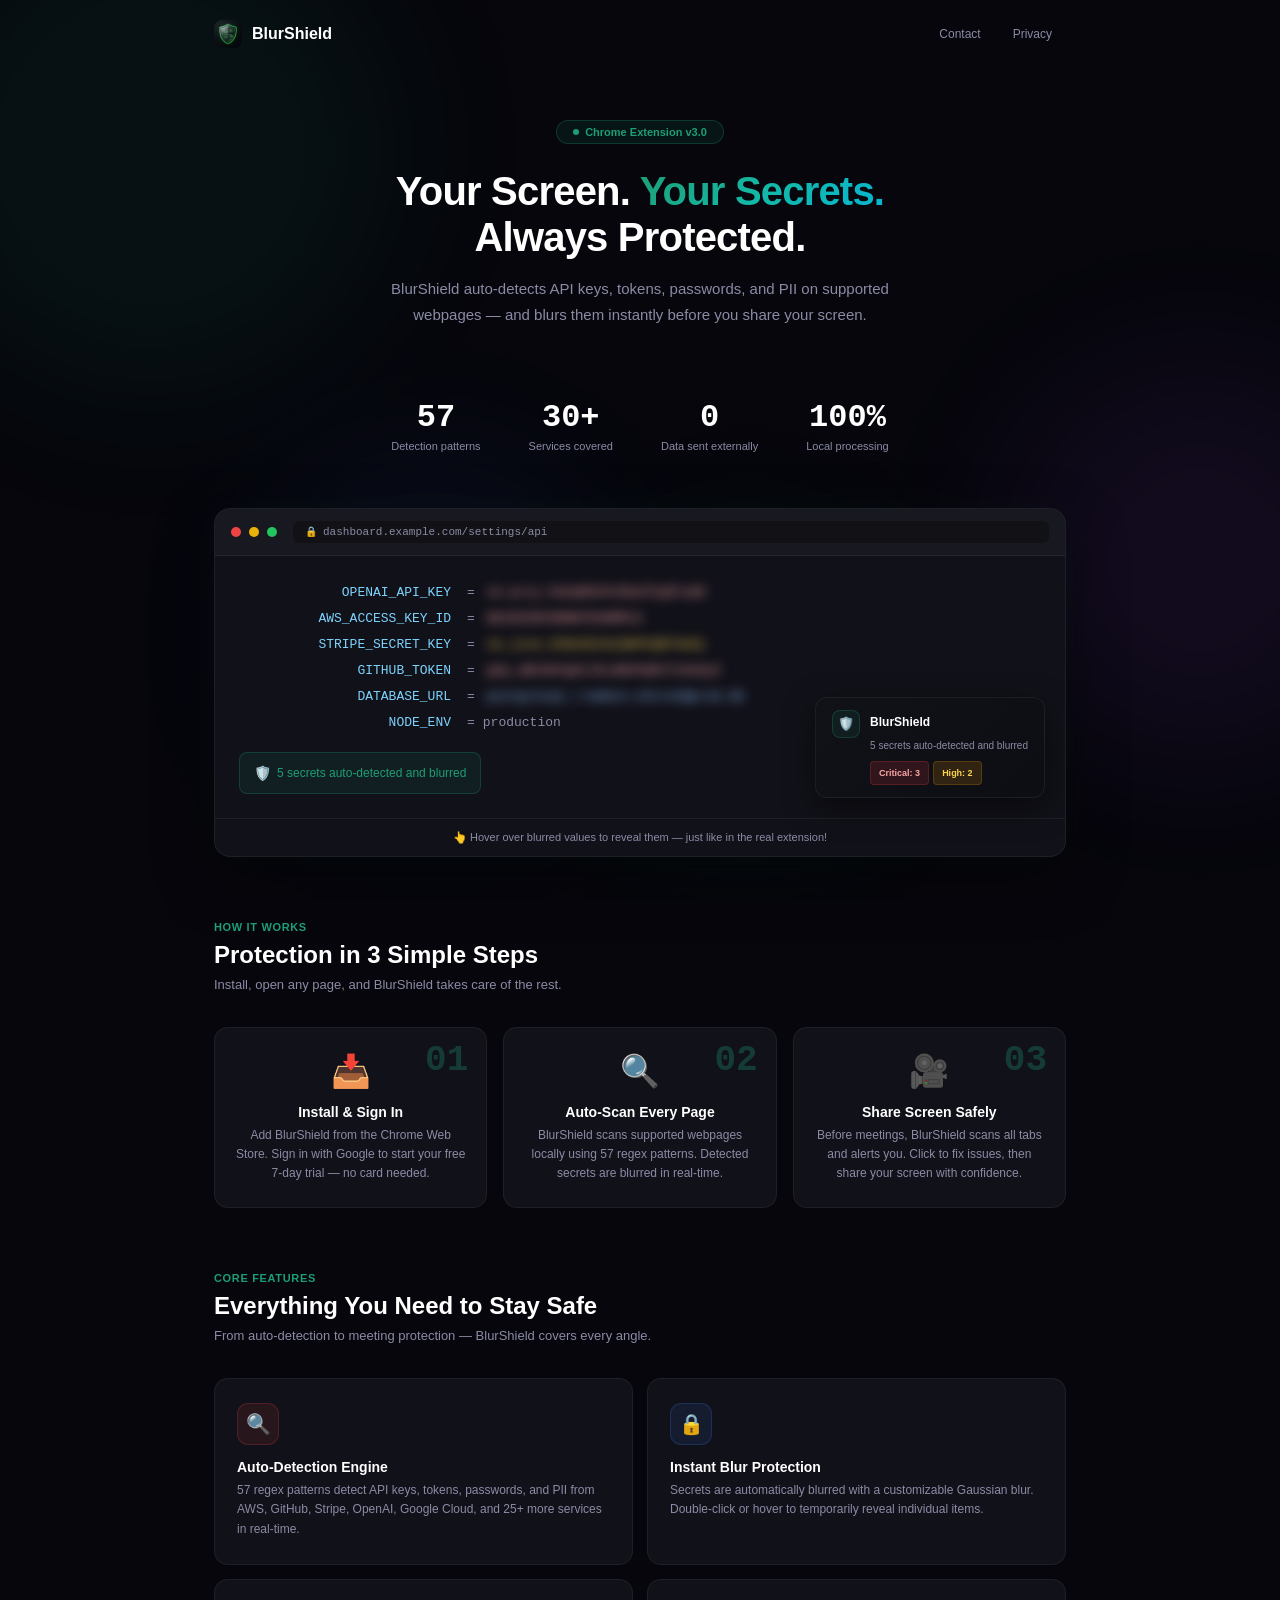
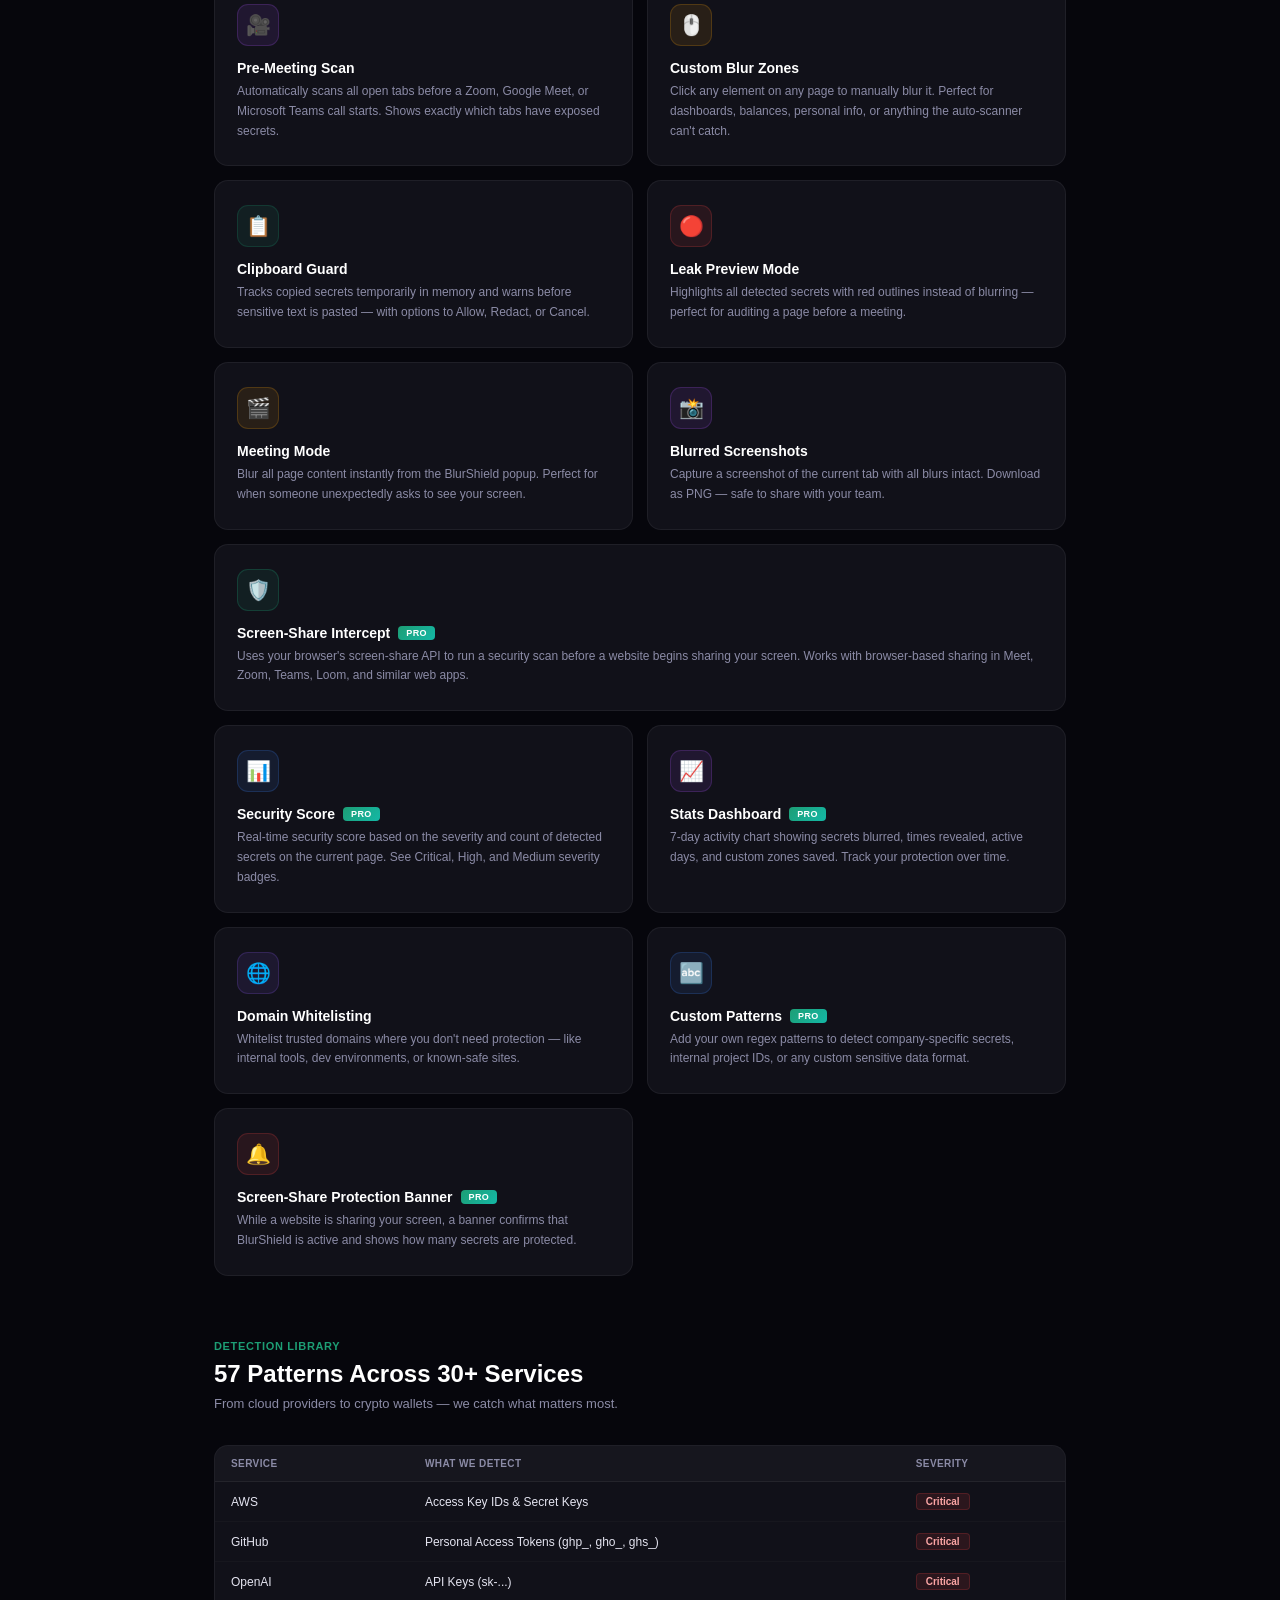
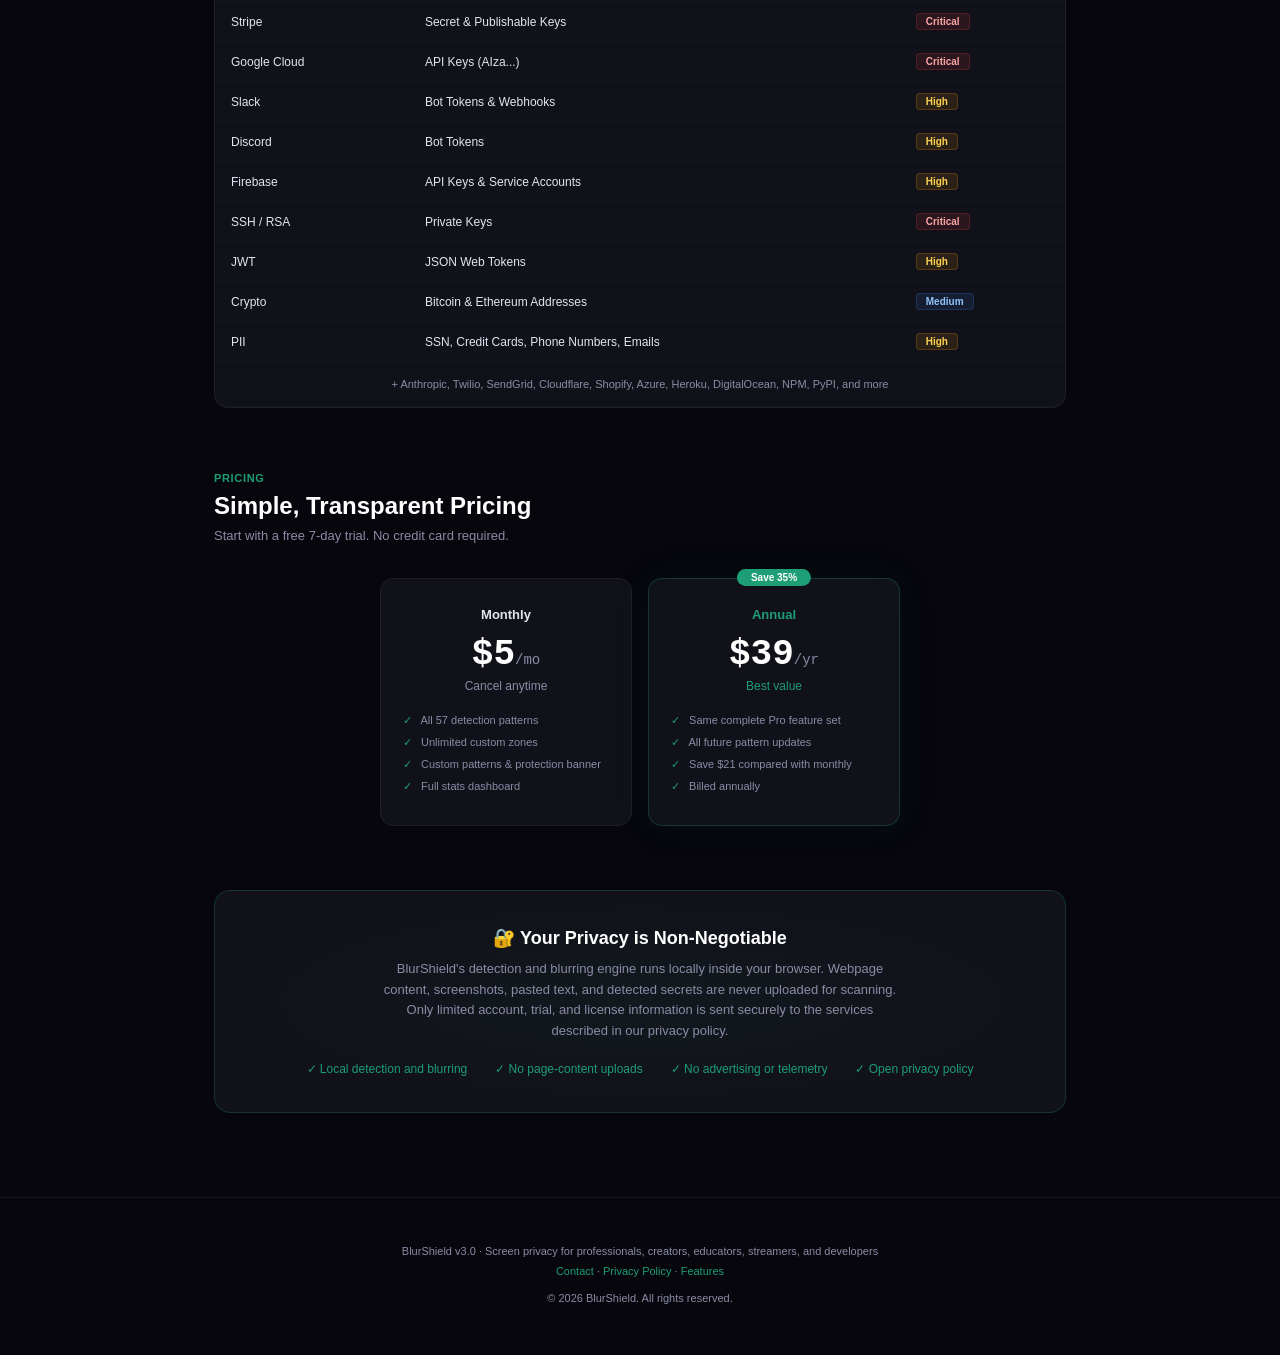
==== commit 0c41b4ed: "Publish public BlurShield pages only" ====
--- a/features.html
+++ b/features.html
@@ -3,10 +3,8 @@
 <head>
   <meta charset="UTF-8">
   <meta name="viewport" content="width=device-width, initial-scale=1.0">
-  <meta http-equiv="Content-Security-Policy" content="default-src 'self'; style-src 'self' 'unsafe-inline' https://fonts.googleapis.com; font-src https://fonts.gstatic.com; img-src 'self';">
+  <meta http-equiv="Content-Security-Policy" content="default-src 'self'; style-src 'self' 'unsafe-inline'; img-src 'self';">
   <title>Features — BlurShield</title>
-  <link rel="preconnect" href="https://fonts.googleapis.com">
-  <link href="https://fonts.googleapis.com/css2?family=Inter:wght@400;500;600;700;800&family=JetBrains+Mono:wght@400;500&display=swap" rel="stylesheet">
   <style>
     *, *::before, *::after { box-sizing: border-box; margin: 0; padding: 0; }
 
@@ -559,37 +557,6 @@
     }
 
     /* ── Shortcuts ─────────────────────── */
-    .shortcut-grid {
-      display: grid;
-      grid-template-columns: 1fr 1fr;
-      gap: 10px;
-    }
-    .shortcut-row {
-      display: flex;
-      align-items: center;
-      justify-content: space-between;
-      background: var(--card);
-      border: 1px solid var(--card-border);
-      border-radius: 10px;
-      padding: 13px 18px;
-      transition: all 0.2s;
-    }
-    .shortcut-row:hover {
-      border-color: var(--green-border);
-      background: rgba(29,158,117,0.04);
-    }
-    .shortcut-label { font-size: 12px; color: var(--text); }
-    .shortcut-keys {
-      font-size: 11px;
-      font-weight: 600;
-      font-family: var(--mono);
-      color: var(--green);
-      background: var(--green-soft);
-      border: 1px solid var(--green-border);
-      padding: 4px 12px;
-      border-radius: 6px;
-    }
-
     /* ── Pricing ──────────────────────── */
     .pricing-grid {
       display: grid;
@@ -732,7 +699,7 @@
 
     /* ── Responsive ───────────────────── */
     @media (max-width: 640px) {
-      .feature-grid, .shortcut-grid, .pricing-grid { grid-template-columns: 1fr; }
+      .feature-grid, .pricing-grid { grid-template-columns: 1fr; }
       .feature-card.span-2 { grid-column: span 1; }
       .steps-grid { grid-template-columns: 1fr; }
       .hero h1 { font-size: 28px; }
@@ -761,7 +728,7 @@
 
     <!-- Top Nav -->
     <nav class="topnav">
-      <a href="options.html" class="topnav-brand">
+      <a href="index.html" class="topnav-brand">
         <img src="icons/icon128.png" width="28" height="28" alt="BlurShield">
         BlurShield
       </a>
@@ -775,13 +742,13 @@
     <section class="hero reveal">
       <div class="hero-badge"><span class="dot"></span> Chrome Extension v3.0</div>
       <h1>Your Screen. <span class="gradient">Your Secrets.</span><br>Always Protected.</h1>
-      <p>BlurShield auto-detects API keys, tokens, passwords, and PII on any webpage — and blurs them instantly before you share your screen.</p>
+      <p>BlurShield auto-detects API keys, tokens, passwords, and PII on supported webpages — and blurs them instantly before you share your screen.</p>
     </section>
 
     <!-- Stats -->
     <div class="stats-bar reveal">
       <div class="stat-item">
-        <div class="stat-num">55</div>
+        <div class="stat-num">57</div>
         <div class="stat-label">Detection patterns</div>
       </div>
       <div class="stat-item">
@@ -799,7 +766,7 @@
     </div>
 
     <!-- Live Demo -->
-    <section class="demo-section reveal">
+    <section class="demo-section reveal" data-bs-scan-ignore="showcase">
       <div class="demo-wrapper">
         <div class="demo-titlebar">
           <div class="demo-dot r"></div>
@@ -875,7 +842,7 @@
           <div class="step-num">02</div>
           <div class="step-icon">🔍</div>
           <div class="step-title">Auto-Scan Every Page</div>
-          <div class="step-desc">BlurShield quietly scans every webpage you visit using 55 regex patterns. Detected secrets are blurred in real-time.</div>
+          <div class="step-desc">BlurShield scans supported webpages locally using 57 regex patterns. Detected secrets are blurred in real-time.</div>
         </div>
         <div class="step-card reveal reveal-delay-3">
           <div class="step-num">03</div>
@@ -896,7 +863,7 @@
         <div class="feature-card">
           <div class="fc-icon" style="background:rgba(239,68,68,0.1);border:1px solid rgba(239,68,68,0.2)">🔍</div>
           <div class="fc-title">Auto-Detection Engine</div>
-          <div class="fc-desc">55 regex patterns detect API keys, tokens, passwords, and PII from AWS, GitHub, Stripe, OpenAI, Google Cloud, and 25+ more services in real-time.</div>
+          <div class="fc-desc">57 regex patterns detect API keys, tokens, passwords, and PII from AWS, GitHub, Stripe, OpenAI, Google Cloud, and 25+ more services in real-time.</div>
         </div>
         <div class="feature-card">
           <div class="fc-icon" style="background:rgba(59,130,246,0.1);border:1px solid rgba(59,130,246,0.2)">🔒</div>
@@ -916,7 +883,7 @@
         <div class="feature-card">
           <div class="fc-icon" style="background:rgba(29,158,117,0.1);border:1px solid rgba(29,158,117,0.2)">📋</div>
           <div class="fc-title">Clipboard Guard</div>
-          <div class="fc-desc">Warns you when you copy sensitive data and again when you paste it — with options to Allow, Redact, or Cancel.</div>
+          <div class="fc-desc">Tracks copied secrets temporarily in memory and warns before sensitive text is pasted — with options to Allow, Redact, or Cancel.</div>
         </div>
         <div class="feature-card">
           <div class="fc-icon" style="background:rgba(239,68,68,0.1);border:1px solid rgba(239,68,68,0.2)">🔴</div>
@@ -926,7 +893,7 @@
         <div class="feature-card">
           <div class="fc-icon" style="background:rgba(245,158,11,0.1);border:1px solid rgba(245,158,11,0.2)">🎬</div>
           <div class="fc-title">Meeting Mode</div>
-          <div class="fc-desc">One shortcut to blur ALL text content on the entire page instantly. Perfect for when someone unexpectedly asks to see your screen.</div>
+          <div class="fc-desc">Blur all page content instantly from the BlurShield popup. Perfect for when someone unexpectedly asks to see your screen.</div>
         </div>
         <div class="feature-card">
           <div class="fc-icon" style="background:rgba(168,85,247,0.1);border:1px solid rgba(168,85,247,0.2)">📸</div>
@@ -936,7 +903,7 @@
         <div class="feature-card span-2">
           <div class="fc-icon" style="background:var(--green-soft);border:1px solid var(--green-border)">🛡️</div>
           <div class="fc-title">Screen-Share Intercept <span class="fc-pro">PRO</span></div>
-          <div class="fc-desc">Intercepts your browser's screen-share API (getDisplayMedia) to automatically run a full security scan before any recording begins. Works with Zoom, Meet, Teams, Loom, OBS, and more.</div>
+          <div class="fc-desc">Uses your browser's screen-share API to run a security scan before a website begins sharing your screen. Works with browser-based sharing in Meet, Zoom, Teams, Loom, and similar web apps.</div>
         </div>
         <div class="feature-card">
           <div class="fc-icon" style="background:rgba(59,130,246,0.1);border:1px solid rgba(59,130,246,0.2)">📊</div>
@@ -960,13 +927,8 @@
         </div>
         <div class="feature-card">
           <div class="fc-icon" style="background:rgba(239,68,68,0.1);border:1px solid rgba(239,68,68,0.2)">🔔</div>
-          <div class="fc-title">Recording Banner <span class="fc-pro">PRO</span></div>
-          <div class="fc-desc">When screen recording is detected, a banner appears confirming BlurShield is active and how many secrets are protected.</div>
-        </div>
-        <div class="feature-card">
-          <div class="fc-icon" style="background:rgba(29,158,117,0.1);border:1px solid rgba(29,158,117,0.2)">⌨️</div>
-          <div class="fc-title">Custom Keyboard Shortcuts</div>
-          <div class="fc-desc">Reassign every shortcut to your preferred key combo. Changes apply instantly to all open tabs.</div>
+          <div class="fc-title">Screen-Share Protection Banner <span class="fc-pro">PRO</span></div>
+          <div class="fc-desc">While a website is sharing your screen, a banner confirms that BlurShield is active and shows how many secrets are protected.</div>
         </div>
       </div>
     </section>
@@ -974,7 +936,7 @@
     <!-- Detection Library -->
     <section class="section reveal">
       <div class="section-label">Detection Library</div>
-      <div class="section-title">55 Patterns Across 30+ Services</div>
+      <div class="section-title">57 Patterns Across 30+ Services</div>
       <div class="section-sub">From cloud providers to crypto wallets — we catch what matters most.</div>
 
       <div class="pattern-wrap">
@@ -999,20 +961,6 @@
       </div>
     </section>
 
-    <!-- Keyboard Shortcuts -->
-    <section class="section reveal">
-      <div class="section-label">Productivity</div>
-      <div class="section-title">Keyboard Shortcuts</div>
-      <div class="section-sub">Control everything without touching your mouse. All shortcuts are fully customizable.</div>
-
-      <div class="shortcut-grid">
-        <div class="shortcut-row"><span class="shortcut-label">Toggle BlurShield</span><span class="shortcut-keys">Alt+Shift+B</span></div>
-        <div class="shortcut-row"><span class="shortcut-label">Reveal All Secrets</span><span class="shortcut-keys">Alt+Shift+U</span></div>
-        <div class="shortcut-row"><span class="shortcut-label">Meeting Mode</span><span class="shortcut-keys">Alt+Shift+M</span></div>
-        <div class="shortcut-row"><span class="shortcut-label">Preview Risk</span><span class="shortcut-keys">Alt+Shift+K</span></div>
-      </div>
-    </section>
-
     <!-- Pricing -->
     <section class="section reveal">
       <div class="section-label">Pricing</div>
@@ -1025,10 +973,10 @@
           <div class="price-amount">$5<span>/mo</span></div>
           <div class="price-sub">Cancel anytime</div>
           <div class="price-features">
-            <span>✓</span> All 55 detection patterns<br>
+            <span>✓</span> All 57 detection patterns<br>
             <span>✓</span> Unlimited custom zones<br>
-            <span>✓</span> Full stats dashboard<br>
-            <span>✓</span> Priority support
+            <span>✓</span> Custom patterns &amp; protection banner<br>
+            <span>✓</span> Full stats dashboard
           </div>
         </div>
         <div class="price-card featured">
@@ -1037,10 +985,10 @@
           <div class="price-amount">$39<span>/yr</span></div>
           <div class="price-sub" style="color:var(--green)">Best value</div>
           <div class="price-features">
-            <span>✓</span> Everything in Monthly<br>
+            <span>✓</span> Same complete Pro feature set<br>
             <span>✓</span> All future pattern updates<br>
-            <span>✓</span> Recording detection banner<br>
-            <span>✓</span> Custom regex patterns
+            <span>✓</span> Save $21 compared with monthly<br>
+            <span>✓</span> Billed annually
           </div>
         </div>
       </div>
@@ -1050,11 +998,11 @@
     <section class="section reveal">
       <div class="privacy-banner">
         <h3>🔐 Your Privacy is Non-Negotiable</h3>
-        <p>BlurShield processes everything locally inside your browser. No screenshots, no page content, and absolutely no detected secrets ever leave your machine.</p>
+        <p>BlurShield's detection and blurring engine runs locally inside your browser. Webpage content, screenshots, pasted text, and detected secrets are never uploaded for scanning. Only limited account, trial, and license information is sent securely to the services described in our privacy policy.</p>
         <div class="privacy-checks">
-          <span class="privacy-check">✓ Zero data collection</span>
-          <span class="privacy-check">✓ No external servers</span>
-          <span class="privacy-check">✓ 100% local processing</span>
+          <span class="privacy-check">✓ Local detection and blurring</span>
+          <span class="privacy-check">✓ No page-content uploads</span>
+          <span class="privacy-check">✓ No advertising or telemetry</span>
           <span class="privacy-check">✓ Open privacy policy</span>
         </div>
       </div>
@@ -1063,7 +1011,7 @@
     <!-- Footer -->
     <footer class="page-footer">
       <p>
-        BlurShield v3.0 · Made with 🛡️ for developers who care about privacy<br>
+        BlurShield v3.0 · Screen privacy for professionals, creators, educators, streamers, and developers<br>
         <a href="contact.html">Contact</a> · <a href="privacy.html" target="_blank">Privacy Policy</a> · <a href="features.html">Features</a>
       </p>
       <p style="margin-top:8px">© 2026 BlurShield. All rights reserved.</p>
